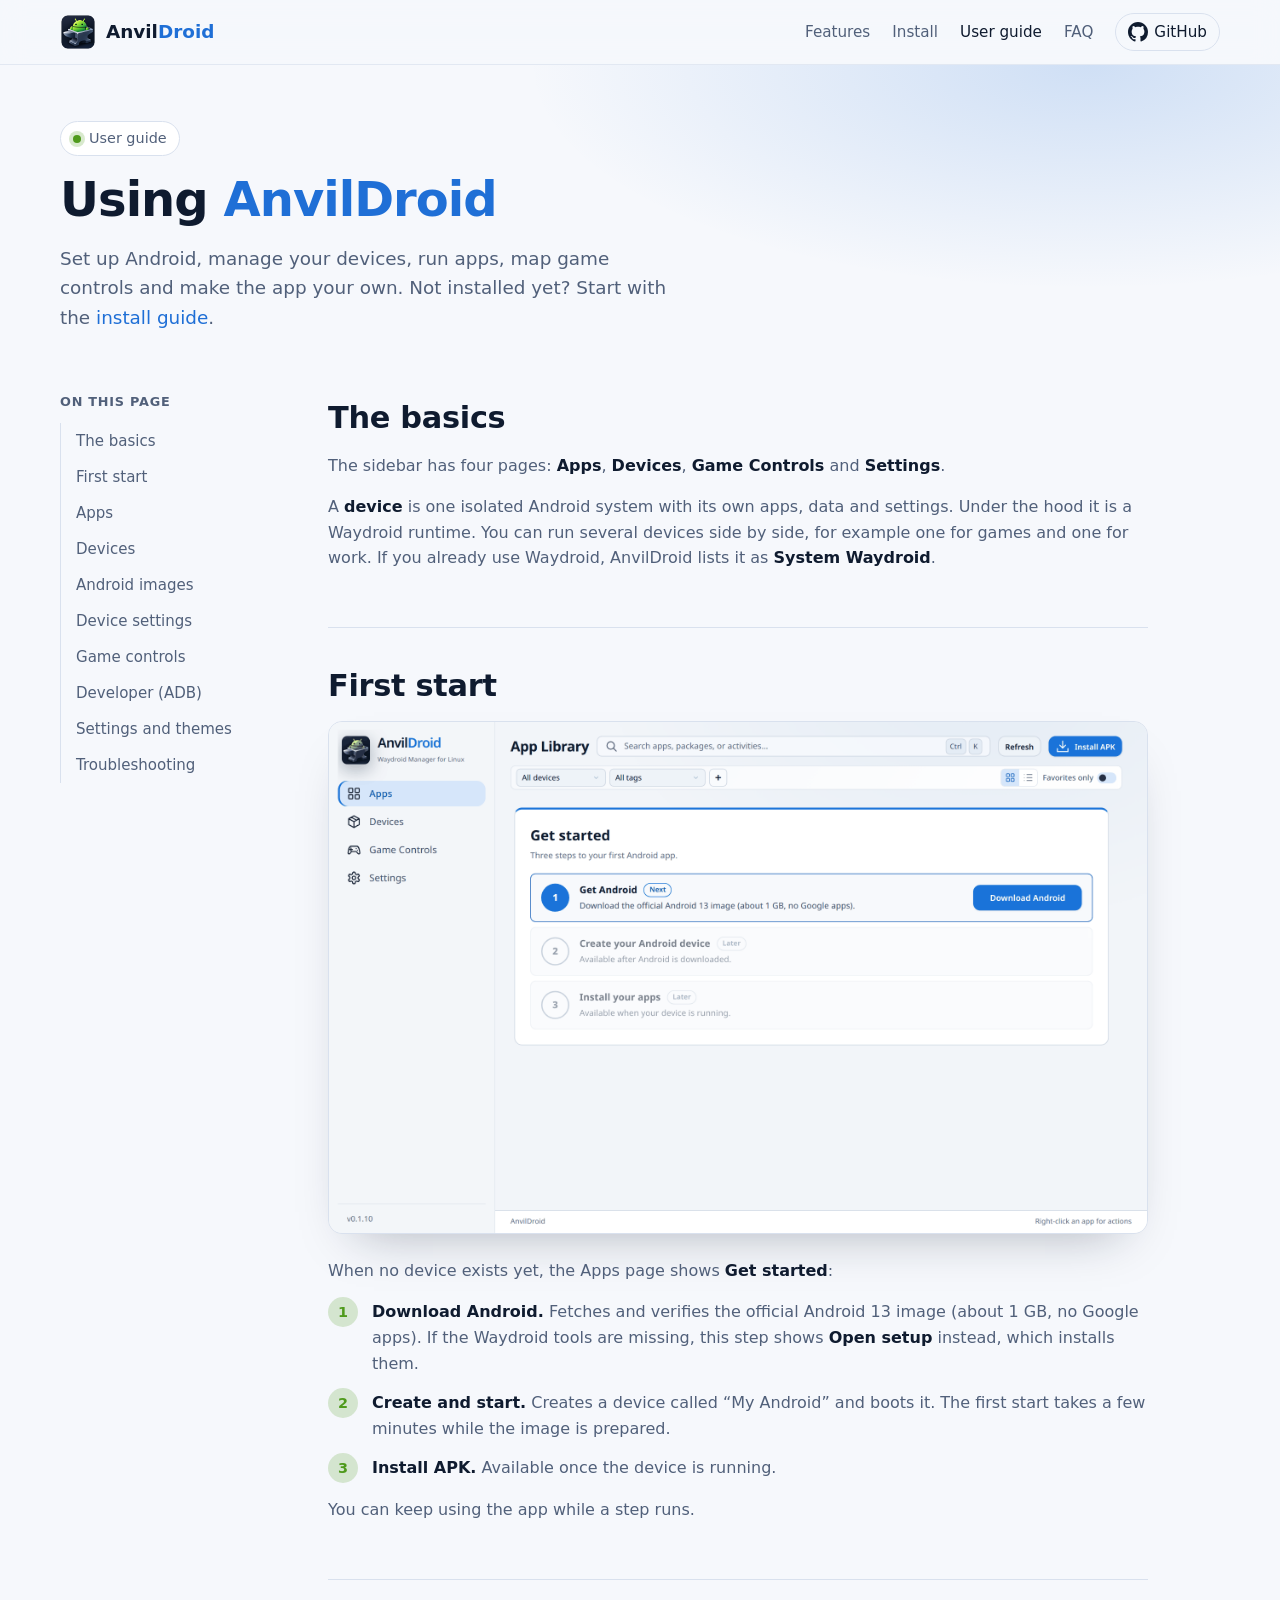
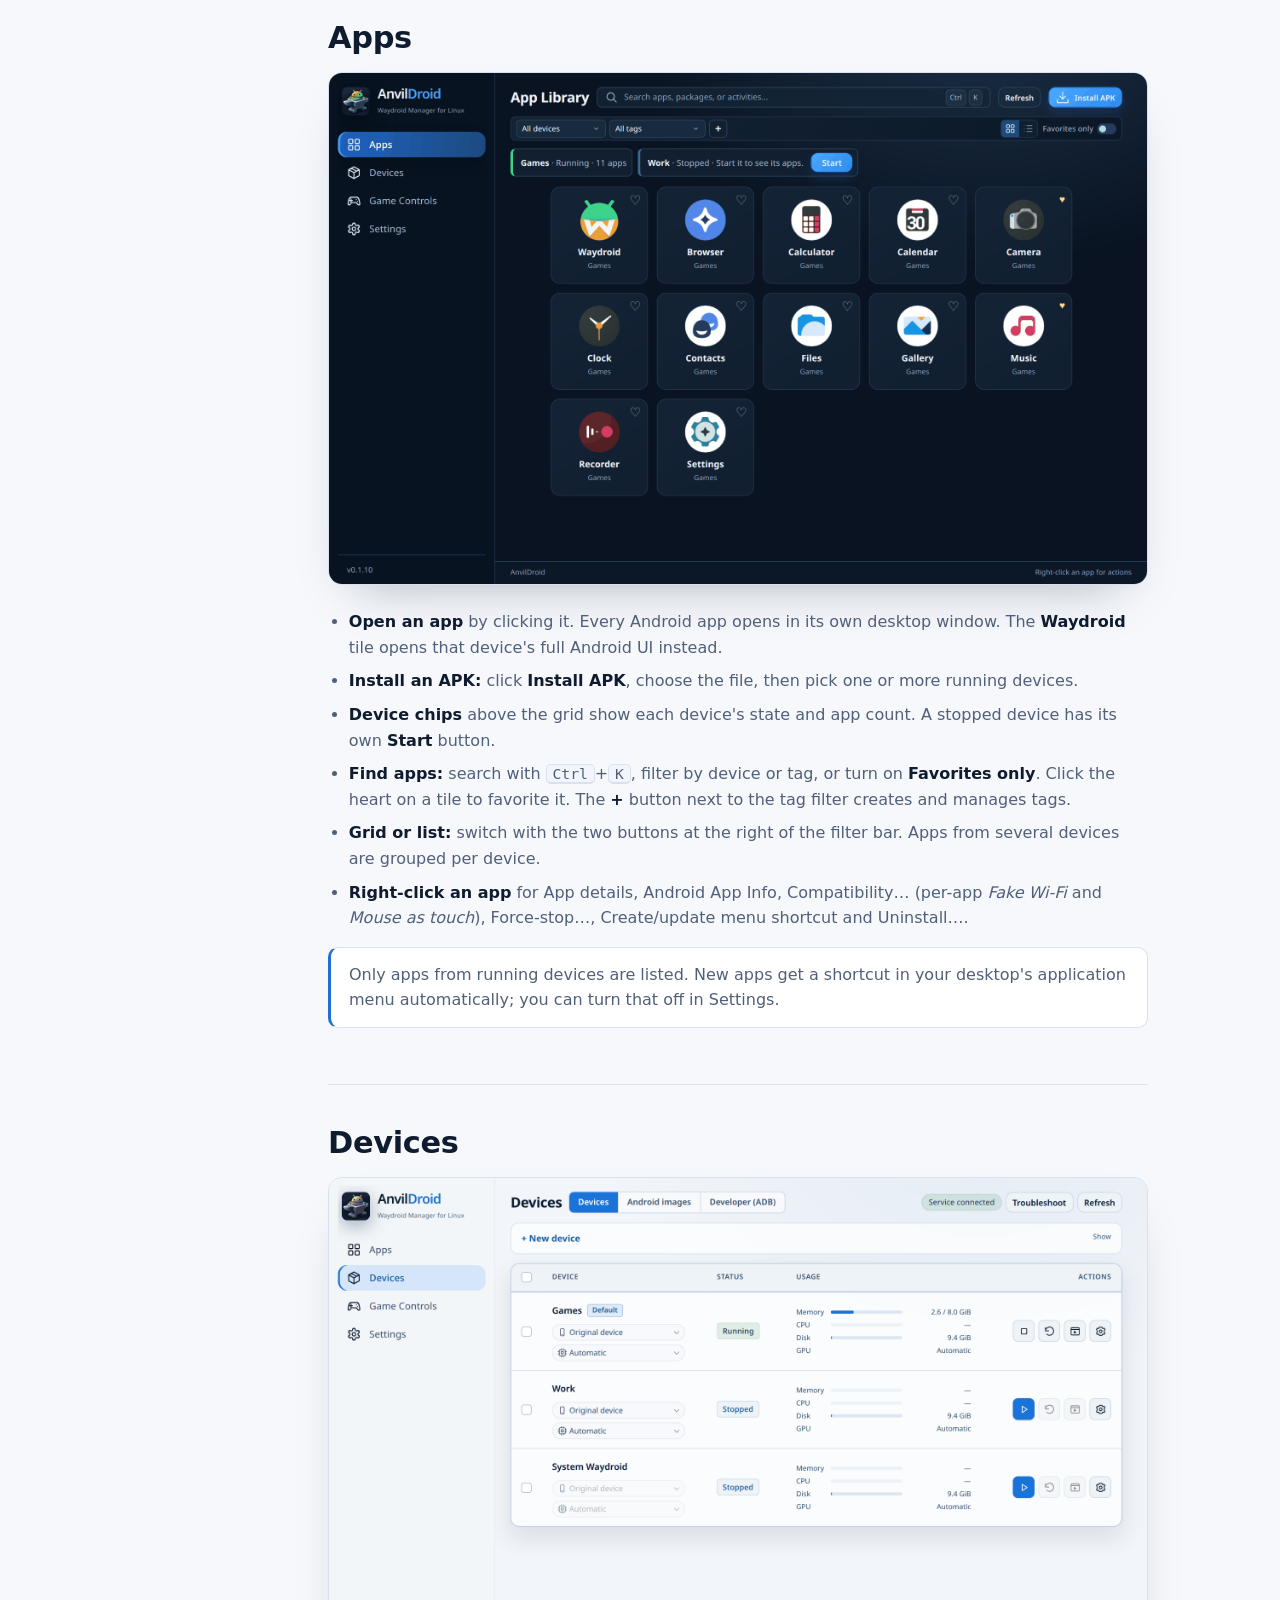
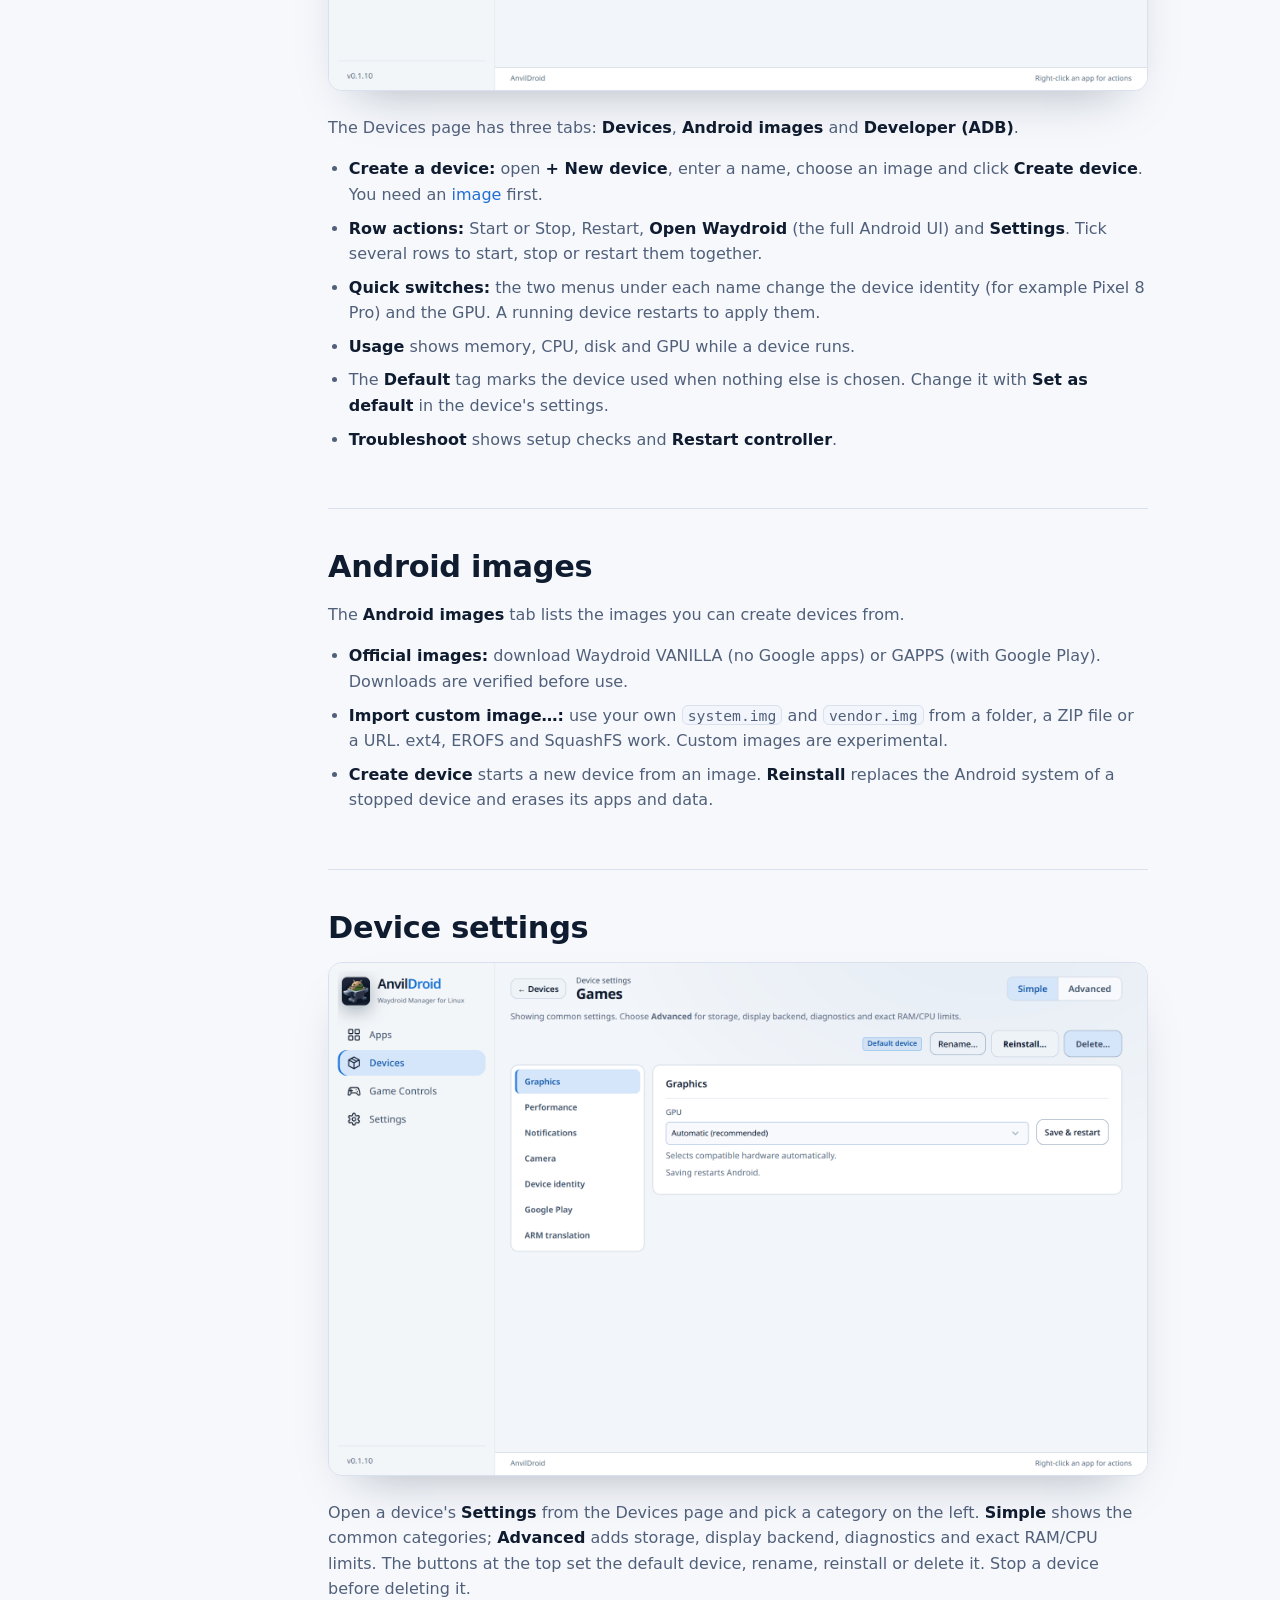
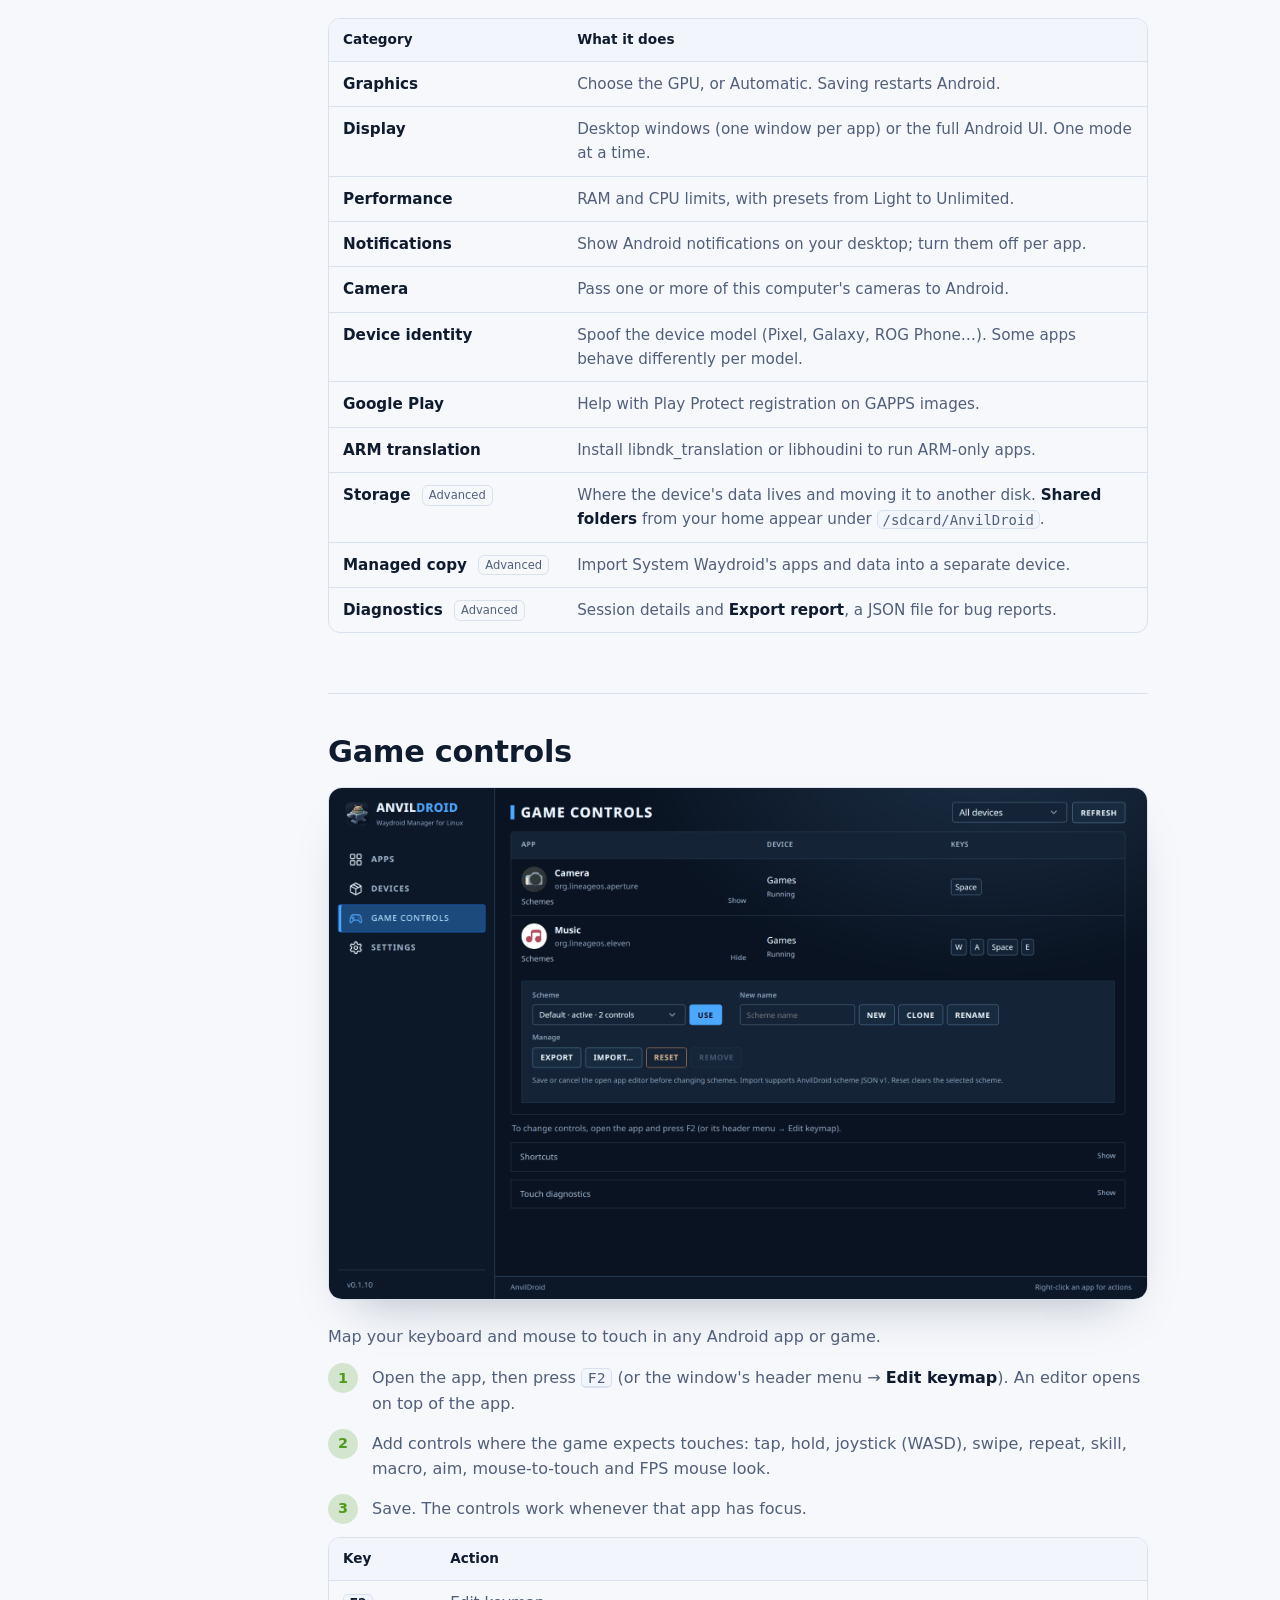
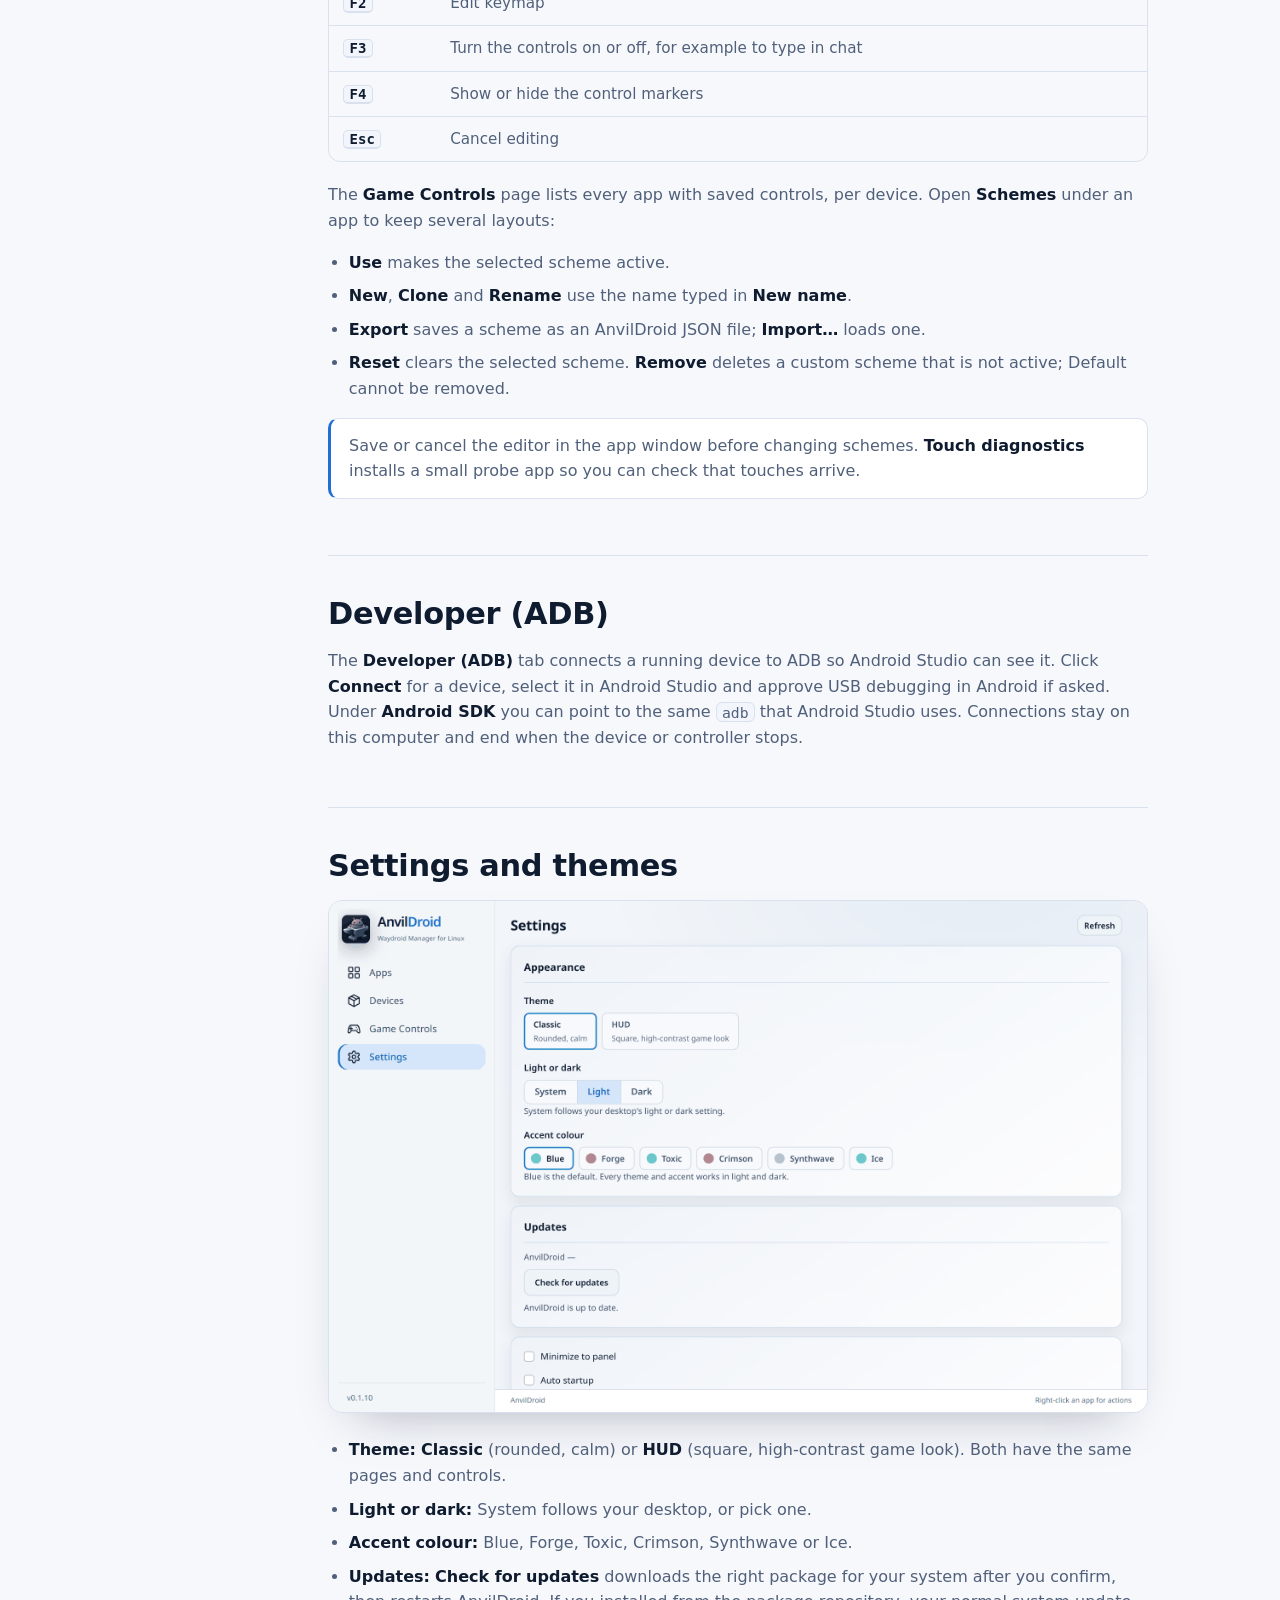
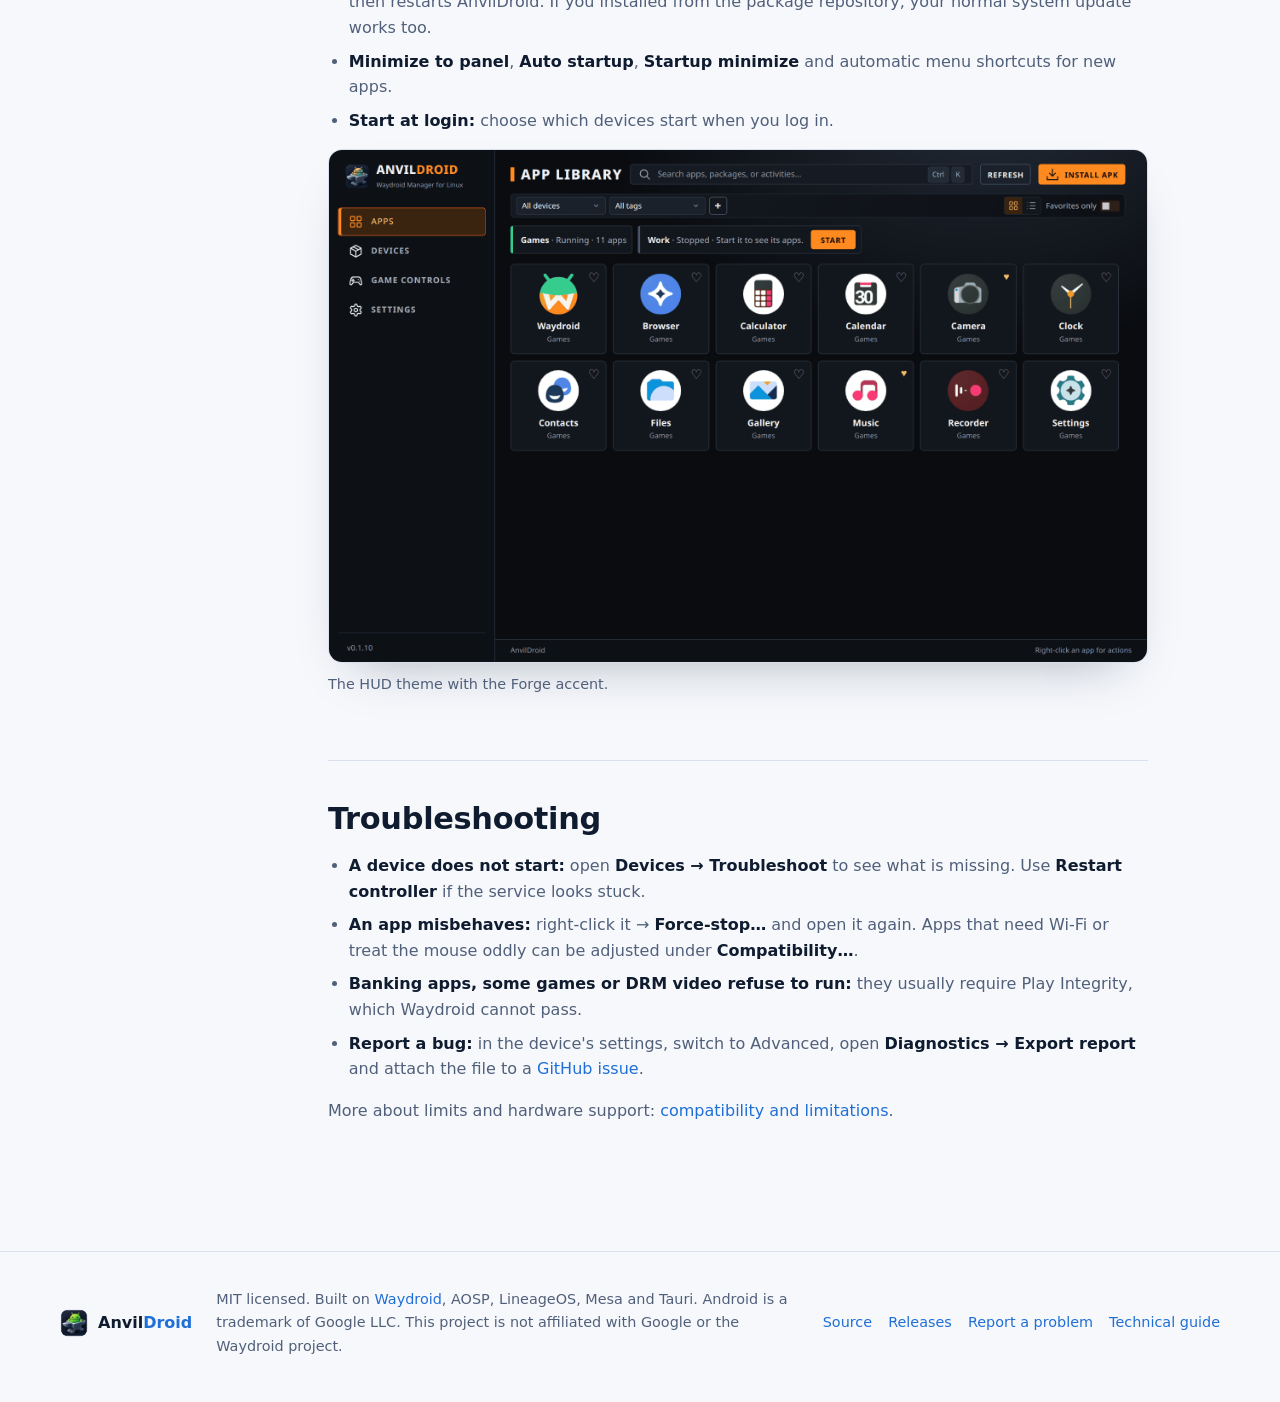
==== guide.html @ 36467481 "Devices wording, new screenshots and a user guide - Home: runtimes are now devices, the guided first" ====
<!doctype html>
<html lang="en">
<head>
  <meta charset="utf-8">
  <meta name="viewport" content="width=device-width, initial-scale=1">
  <title>User guide · AnvilDroid</title>
  <meta name="description" content="How to use AnvilDroid: first start, apps, devices, Android images, device settings, game controls, ADB, themes, updates and troubleshooting.">
  <meta name="theme-color" content="#0b1322">
  <link rel="icon" type="image/png" href="assets/favicon.png">
  <link rel="canonical" href="https://anvildroid.github.io/guide.html">
  <meta property="og:type" content="article">
  <meta property="og:title" content="AnvilDroid user guide">
  <meta property="og:description" content="Set up Android, manage devices, run apps, map game controls and make AnvilDroid your own.">
  <meta property="og:url" content="https://anvildroid.github.io/guide.html">
  <meta property="og:image" content="https://anvildroid.github.io/assets/apps.png">
  <link rel="stylesheet" href="style.css">
  <script defer src="guide.js"></script>
</head>
<body>
  <a class="skip" href="#content">Skip to the guide</a>

  <header class="nav">
    <div class="wrap nav-inner">
      <a class="brand" href="index.html" aria-label="AnvilDroid home">
        <img src="assets/icon.png" alt="" width="36" height="36">
        <span>Anvil<b>Droid</b></span>
      </a>
      <nav aria-label="Sections">
        <a href="index.html#features">Features</a>
        <a href="index.html#install">Install</a>
        <a href="guide.html" aria-current="page">User guide</a>
        <a href="index.html#faq">FAQ</a>
        <a class="gh" href="https://github.com/anvildroid/anvildroid" aria-label="AnvilDroid on GitHub">
          <svg viewBox="0 0 16 16" width="20" height="20" aria-hidden="true"><path fill="currentColor" d="M8 0C3.58 0 0 3.58 0 8c0 3.54 2.29 6.53 5.47 7.59.4.07.55-.17.55-.38 0-.19-.01-.82-.01-1.49-2.01.37-2.53-.49-2.69-.94-.09-.23-.48-.94-.82-1.13-.28-.15-.68-.52-.01-.53.63-.01 1.08.58 1.23.82.72 1.21 1.87.87 2.33.66.07-.52.28-.87.51-1.07-1.78-.2-3.64-.89-3.64-3.95 0-.87.31-1.59.82-2.15-.08-.2-.36-1.02.08-2.12 0 0 .67-.21 2.2.82.64-.18 1.32-.27 2-.27.68 0 1.36.09 2 .27 1.53-1.04 2.2-.82 2.2-.82.44 1.1.16 1.92.08 2.12.51.56.82 1.27.82 2.15 0 3.07-1.87 3.75-3.65 3.95.29.25.54.73.54 1.48 0 1.07-.01 1.93-.01 2.2 0 .21.15.46.55.38A8.013 8.013 0 0016 8c0-4.42-3.58-8-8-8z"/></svg>
          <span>GitHub</span>
        </a>
      </nav>
    </div>
  </header>

  <main id="top">
    <section class="guide-hero">
      <div class="wrap">
        <p class="eyebrow"><span class="dot" aria-hidden="true"></span> User guide</p>
        <h1>Using <em>AnvilDroid</em></h1>
        <p class="lead">Set up Android, manage your devices, run apps, map game controls and make the app your own.
          Not installed yet? Start with the <a href="index.html#install">install guide</a>.</p>
      </div>
    </section>

    <div class="wrap guide-layout">
      <nav class="toc" aria-label="On this page">
        <p class="toc-title">On this page</p>
        <ol>
          <li><a href="#basics">The basics</a></li>
          <li><a href="#first-start">First start</a></li>
          <li><a href="#apps">Apps</a></li>
          <li><a href="#devices">Devices</a></li>
          <li><a href="#images">Android images</a></li>
          <li><a href="#device-settings">Device settings</a></li>
          <li><a href="#game-controls">Game controls</a></li>
          <li><a href="#adb">Developer (ADB)</a></li>
          <li><a href="#settings">Settings and themes</a></li>
          <li><a href="#troubleshooting">Troubleshooting</a></li>
        </ol>
      </nav>

      <article id="content" class="guide">
        <section id="basics">
          <h2>The basics</h2>
          <p>The sidebar has four pages: <b>Apps</b>, <b>Devices</b>, <b>Game Controls</b> and <b>Settings</b>.</p>
          <p>A <b>device</b> is one isolated Android system with its own apps, data and settings. Under the hood it is a Waydroid
            runtime. You can run several devices side by side, for example one for games and one for work.
            If you already use Waydroid, AnvilDroid lists it as <b>System Waydroid</b>.</p>
        </section>

        <section id="first-start">
          <h2>First start</h2>
          <figure class="shot"><img src="assets/quick-start.png" alt="Get started guide on the Apps page" loading="lazy" width="1920" height="1200"></figure>
          <p>When no device exists yet, the Apps page shows <b>Get started</b>:</p>
          <ol class="guide-steps">
            <li><b>Download Android.</b> Fetches and verifies the official Android 13 image (about 1 GB, no Google apps).
              If the Waydroid tools are missing, this step shows <b>Open setup</b> instead, which installs them.</li>
            <li><b>Create and start.</b> Creates a device called “My Android” and boots it. The first start takes a few minutes
              while the image is prepared.</li>
            <li><b>Install APK.</b> Available once the device is running.</li>
          </ol>
          <p>You can keep using the app while a step runs.</p>
        </section>

        <section id="apps">
          <h2>Apps</h2>
          <figure class="shot"><img src="assets/apps.png" alt="App library with apps from a running device" loading="lazy" width="1920" height="1200"></figure>
          <ul>
            <li><b>Open an app</b> by clicking it. Every Android app opens in its own desktop window.
              The <b>Waydroid</b> tile opens that device's full Android UI instead.</li>
            <li><b>Install an APK:</b> click <b>Install APK</b>, choose the file, then pick one or more running devices.</li>
            <li><b>Device chips</b> above the grid show each device's state and app count. A stopped device has its own <b>Start</b> button.</li>
            <li><b>Find apps:</b> search with <kbd>Ctrl</kbd>+<kbd>K</kbd>, filter by device or tag, or turn on <b>Favorites only</b>.
              Click the heart on a tile to favorite it. The <b>+</b> button next to the tag filter creates and manages tags.</li>
            <li><b>Grid or list:</b> switch with the two buttons at the right of the filter bar. Apps from several devices are grouped per device.</li>
            <li><b>Right-click an app</b> for App details, Android App Info, Compatibility… (per-app <i>Fake Wi-Fi</i> and <i>Mouse as touch</i>),
              Force-stop…, Create/update menu shortcut and Uninstall….</li>
          </ul>
          <p class="note-box">Only apps from running devices are listed. New apps get a shortcut in your desktop's application menu
            automatically; you can turn that off in Settings.</p>
        </section>

        <section id="devices">
          <h2>Devices</h2>
          <figure class="shot"><img src="assets/devices.png" alt="Devices page with live usage" loading="lazy" width="1920" height="1200"></figure>
          <p>The Devices page has three tabs: <b>Devices</b>, <b>Android images</b> and <b>Developer (ADB)</b>.</p>
          <ul>
            <li><b>Create a device:</b> open <b>+ New device</b>, enter a name, choose an image and click <b>Create device</b>.
              You need an <a href="#images">image</a> first.</li>
            <li><b>Row actions:</b> Start or Stop, Restart, <b>Open Waydroid</b> (the full Android UI) and <b>Settings</b>.
              Tick several rows to start, stop or restart them together.</li>
            <li><b>Quick switches:</b> the two menus under each name change the device identity (for example Pixel 8 Pro) and the GPU.
              A running device restarts to apply them.</li>
            <li><b>Usage</b> shows memory, CPU, disk and GPU while a device runs.</li>
            <li>The <b>Default</b> tag marks the device used when nothing else is chosen. Change it with <b>Set as default</b> in the device's settings.</li>
            <li><b>Troubleshoot</b> shows setup checks and <b>Restart controller</b>.</li>
          </ul>
        </section>

        <section id="images">
          <h2>Android images</h2>
          <p>The <b>Android images</b> tab lists the images you can create devices from.</p>
          <ul>
            <li><b>Official images:</b> download Waydroid VANILLA (no Google apps) or GAPPS (with Google Play). Downloads are verified before use.</li>
            <li><b>Import custom image…:</b> use your own <code>system.img</code> and <code>vendor.img</code> from a folder, a ZIP file or a URL.
              ext4, EROFS and SquashFS work. Custom images are experimental.</li>
            <li><b>Create device</b> starts a new device from an image. <b>Reinstall</b> replaces the Android system of a stopped device
              and erases its apps and data.</li>
          </ul>
        </section>

        <section id="device-settings">
          <h2>Device settings</h2>
          <figure class="shot"><img src="assets/device-settings.png" alt="Device settings with categories on the left" loading="lazy" width="1920" height="1200"></figure>
          <p>Open a device's <b>Settings</b> from the Devices page and pick a category on the left. <b>Simple</b> shows the common categories;
            <b>Advanced</b> adds storage, display backend, diagnostics and exact RAM/CPU limits. The buttons at the top set the default device,
            rename, reinstall or delete it. Stop a device before deleting it.</p>
          <div class="table-wrap">
            <table>
              <thead><tr><th scope="col">Category</th><th scope="col">What it does</th></tr></thead>
              <tbody>
                <tr><td>Graphics</td><td>Choose the GPU, or Automatic. Saving restarts Android.</td></tr>
                <tr><td>Display</td><td>Desktop windows (one window per app) or the full Android UI. One mode at a time.</td></tr>
                <tr><td>Performance</td><td>RAM and CPU limits, with presets from Light to Unlimited.</td></tr>
                <tr><td>Notifications</td><td>Show Android notifications on your desktop; turn them off per app.</td></tr>
                <tr><td>Camera</td><td>Pass one or more of this computer's cameras to Android.</td></tr>
                <tr><td>Device identity</td><td>Spoof the device model (Pixel, Galaxy, ROG Phone…). Some apps behave differently per model.</td></tr>
                <tr><td>Google Play</td><td>Help with Play Protect registration on GAPPS images.</td></tr>
                <tr><td>ARM translation</td><td>Install libndk_translation or libhoudini to run ARM-only apps.</td></tr>
                <tr><td>Storage <span class="tag">Advanced</span></td><td>Where the device's data lives and moving it to another disk. <b>Shared folders</b> from your home appear under <code>/sdcard/AnvilDroid</code>.</td></tr>
                <tr><td>Managed copy <span class="tag">Advanced</span></td><td>Import System Waydroid's apps and data into a separate device.</td></tr>
                <tr><td>Diagnostics <span class="tag">Advanced</span></td><td>Session details and <b>Export report</b>, a JSON file for bug reports.</td></tr>
              </tbody>
            </table>
          </div>
        </section>

        <section id="game-controls">
          <h2>Game controls</h2>
          <figure class="shot"><img src="assets/game-controls.png" alt="Game Controls page with control schemes" loading="lazy" width="1920" height="1200"></figure>
          <p>Map your keyboard and mouse to touch in any Android app or game.</p>
          <ol class="guide-steps">
            <li>Open the app, then press <kbd>F2</kbd> (or the window's header menu → <b>Edit keymap</b>). An editor opens on top of the app.</li>
            <li>Add controls where the game expects touches: tap, hold, joystick (WASD), swipe, repeat, skill, macro, aim,
              mouse-to-touch and FPS mouse look.</li>
            <li>Save. The controls work whenever that app has focus.</li>
          </ol>
          <div class="table-wrap">
            <table>
              <thead><tr><th scope="col">Key</th><th scope="col">Action</th></tr></thead>
              <tbody>
                <tr><td><kbd>F2</kbd></td><td>Edit keymap</td></tr>
                <tr><td><kbd>F3</kbd></td><td>Turn the controls on or off, for example to type in chat</td></tr>
                <tr><td><kbd>F4</kbd></td><td>Show or hide the control markers</td></tr>
                <tr><td><kbd>Esc</kbd></td><td>Cancel editing</td></tr>
              </tbody>
            </table>
          </div>
          <p>The <b>Game Controls</b> page lists every app with saved controls, per device. Open <b>Schemes</b> under an app to keep several layouts:</p>
          <ul>
            <li><b>Use</b> makes the selected scheme active.</li>
            <li><b>New</b>, <b>Clone</b> and <b>Rename</b> use the name typed in <b>New name</b>.</li>
            <li><b>Export</b> saves a scheme as an AnvilDroid JSON file; <b>Import…</b> loads one.</li>
            <li><b>Reset</b> clears the selected scheme. <b>Remove</b> deletes a custom scheme that is not active; Default cannot be removed.</li>
          </ul>
          <p class="note-box">Save or cancel the editor in the app window before changing schemes. <b>Touch diagnostics</b> installs a
            small probe app so you can check that touches arrive.</p>
        </section>

        <section id="adb">
          <h2>Developer (ADB)</h2>
          <p>The <b>Developer (ADB)</b> tab connects a running device to ADB so Android Studio can see it. Click <b>Connect</b> for a device,
            select it in Android Studio and approve USB debugging in Android if asked. Under <b>Android SDK</b> you can point to the same
            <code>adb</code> that Android Studio uses. Connections stay on this computer and end when the device or controller stops.</p>
        </section>

        <section id="settings">
          <h2>Settings and themes</h2>
          <figure class="shot"><img src="assets/appearance.png" alt="Appearance settings with themes and accent colours" loading="lazy" width="1920" height="1200"></figure>
          <ul>
            <li><b>Theme:</b> <b>Classic</b> (rounded, calm) or <b>HUD</b> (square, high-contrast game look). Both have the same pages and controls.</li>
            <li><b>Light or dark:</b> System follows your desktop, or pick one.</li>
            <li><b>Accent colour:</b> Blue, Forge, Toxic, Crimson, Synthwave or Ice.</li>
            <li><b>Updates:</b> <b>Check for updates</b> downloads the right package for your system after you confirm, then restarts AnvilDroid.
              If you installed from the package repository, your normal system update works too.</li>
            <li><b>Minimize to panel</b>, <b>Auto startup</b>, <b>Startup minimize</b> and automatic menu shortcuts for new apps.</li>
            <li><b>Start at login:</b> choose which devices start when you log in.</li>
          </ul>
          <figure class="shot"><img src="assets/theme-hud.png" alt="App library in the HUD theme with the Forge accent" loading="lazy" width="1920" height="1200">
            <figcaption>The HUD theme with the Forge accent.</figcaption></figure>
        </section>

        <section id="troubleshooting">
          <h2>Troubleshooting</h2>
          <ul>
            <li><b>A device does not start:</b> open <b>Devices → Troubleshoot</b> to see what is missing. Use <b>Restart controller</b> if the service looks stuck.</li>
            <li><b>An app misbehaves:</b> right-click it → <b>Force-stop…</b> and open it again. Apps that need Wi-Fi or treat the mouse oddly can be
              adjusted under <b>Compatibility…</b>.</li>
            <li><b>Banking apps, some games or DRM video refuse to run:</b> they usually require Play Integrity, which Waydroid cannot pass.</li>
            <li><b>Report a bug:</b> in the device's settings, switch to Advanced, open <b>Diagnostics → Export report</b> and attach the file to a
              <a href="https://github.com/anvildroid/anvildroid/issues">GitHub issue</a>.</li>
          </ul>
          <p>More about limits and hardware support:
            <a href="https://github.com/anvildroid/anvildroid/blob/main/docs/TECHNICAL.md#compatibility-and-limitations">compatibility and limitations</a>.</p>
        </section>
      </article>
    </div>
  </main>

  <footer class="footer">
    <div class="wrap footer-inner">
      <div class="brand small">
        <img src="assets/icon.png" alt="" width="28" height="28">
        <span>Anvil<b>Droid</b></span>
      </div>
      <p>MIT licensed. Built on <a href="https://waydro.id">Waydroid</a>, AOSP, LineageOS, Mesa and Tauri.
        Android is a trademark of Google LLC. This project is not affiliated with Google or the Waydroid project.</p>
      <nav aria-label="Project links">
        <a href="https://github.com/anvildroid/anvildroid">Source</a>
        <a href="https://github.com/anvildroid/anvildroid/releases">Releases</a>
        <a href="https://github.com/anvildroid/anvildroid/issues">Report a problem</a>
        <a href="https://github.com/anvildroid/anvildroid/blob/main/docs/TECHNICAL.md">Technical guide</a>
      </nav>
    </div>
  </footer>
</body>
</html>
---- style.css ----
:root {
  --bg: #0b1322;
  --bg-2: #0f1a2e;
  --surface: #13203a;
  --surface-2: #182844;
  --line: #24365a;
  --text: #e8eef9;
  --muted: #9fb0cc;
  --accent: #3b9cff;
  --accent-2: #2a7fe0;
  --android: #8fd14f;
  --code: #0a111f;
  --radius: 14px;
  --shadow: 0 24px 60px -24px rgba(0, 0, 0, .65);
  color-scheme: dark;
}

@media (prefers-color-scheme: light) {
  :root:not([data-theme="dark"]) {
    --bg: #f6f8fc;
    --bg-2: #eef2f9;
    --surface: #ffffff;
    --surface-2: #f2f5fb;
    --line: #d9e1ee;
    --text: #0f1b2f;
    --muted: #51607a;
    --accent: #1f6fd6;
    --accent-2: #185cb4;
    --android: #4f9a1c;
    --code: #0f1a2e;
    --shadow: 0 24px 50px -28px rgba(15, 27, 47, .35);
    color-scheme: light;
  }
}

* { box-sizing: border-box; }
html { scroll-behavior: smooth; scroll-padding-top: 76px; }
@media (prefers-reduced-motion: reduce) { html { scroll-behavior: auto; } }
body {
  margin: 0;
  background: var(--bg);
  color: var(--text);
  font: 16px/1.6 system-ui, -apple-system, "Segoe UI", "Noto Sans", Ubuntu, Cantarell, sans-serif;
  -webkit-font-smoothing: antialiased;
}
img { max-width: 100%; height: auto; display: block; }
a { color: var(--accent); text-decoration: none; }
a:hover { text-decoration: underline; }
code, kbd {
  font-family: ui-monospace, "JetBrains Mono", "Cascadia Code", "DejaVu Sans Mono", monospace;
  font-size: .92em;
}
:not(pre) > code { background: var(--surface-2); border: 1px solid var(--line); padding: .05em .35em; border-radius: 6px; }
kbd { background: var(--surface-2); border: 1px solid var(--line); border-bottom-width: 2px; padding: 0 .4em; border-radius: 5px; }
:focus-visible { outline: 2px solid var(--accent); outline-offset: 3px; border-radius: 6px; }

.wrap { width: min(1160px, 100% - 32px); margin-inline: auto; }
.skip { position: absolute; left: -999px; top: 8px; background: var(--accent); color: #fff; padding: 8px 12px; border-radius: 8px; z-index: 20; }
.skip:focus { left: 16px; }

/* Navigation */
.nav {
  position: sticky; top: 0; z-index: 10;
  background: color-mix(in srgb, var(--bg) 82%, transparent);
  backdrop-filter: saturate(1.4) blur(12px);
  border-bottom: 1px solid color-mix(in srgb, var(--line) 70%, transparent);
}
.nav-inner { display: flex; align-items: center; justify-content: space-between; height: 64px; gap: 16px; }
.brand { display: flex; align-items: center; gap: 10px; color: var(--text); font-weight: 700; font-size: 1.15rem; }
.brand:hover { text-decoration: none; }
.brand img { border-radius: 9px; }
.brand b { color: var(--accent); font-weight: 700; }
.brand.small { font-size: 1rem; }
.nav nav { display: flex; align-items: center; gap: 22px; }
.nav nav a { color: var(--muted); font-weight: 500; font-size: .95rem; }
.nav nav a:hover { color: var(--text); text-decoration: none; }
.nav .gh { display: inline-flex; align-items: center; gap: 6px; color: var(--text); border: 1px solid var(--line); padding: 6px 12px; border-radius: 999px; }
@media (max-width: 760px) {
  .nav nav a:not(.gh) { display: none; }
  .nav .gh span { display: none; }
}

/* Buttons */
.btn {
  display: inline-flex; align-items: center; justify-content: center;
  padding: 12px 20px; border-radius: 12px; font-weight: 600;
  border: 1px solid transparent; transition: background .15s, border-color .15s, transform .15s;
}
.btn:hover { text-decoration: none; transform: translateY(-1px); }
.btn.primary { background: var(--accent); color: #fff; box-shadow: 0 10px 26px -12px var(--accent); }
.btn.primary:hover { background: var(--accent-2); }
.btn.ghost { color: var(--text); border-color: var(--line); background: var(--surface); }
.btn.ghost:hover { border-color: var(--accent); }
.btn.small { padding: 9px 16px; font-size: .95rem; }

/* Hero */
.hero {
  position: relative; overflow: hidden;
  padding: 72px 0 56px;
  background:
    radial-gradient(900px 420px at 85% 10%, color-mix(in srgb, var(--accent) 22%, transparent), transparent 70%),
    radial-gradient(600px 320px at 5% 90%, color-mix(in srgb, var(--android) 12%, transparent), transparent 70%);
}
.hero-inner { display: grid; grid-template-columns: minmax(0, 5fr) minmax(0, 6fr); gap: 48px; align-items: center; }
.eyebrow { display: inline-flex; align-items: center; gap: 8px; margin: 0 0 18px; color: var(--muted); font-size: .9rem; font-weight: 500;
  border: 1px solid var(--line); background: var(--surface); padding: 5px 12px; border-radius: 999px; }
.eyebrow .dot { width: 8px; height: 8px; border-radius: 50%; background: var(--android); box-shadow: 0 0 0 4px color-mix(in srgb, var(--android) 22%, transparent); }
h1 { font-size: clamp(2.2rem, 4.6vw, 3.6rem); line-height: 1.08; letter-spacing: -.02em; margin: 0 0 18px; }
h1 em { font-style: normal; color: var(--accent); }
.lead { font-size: 1.15rem; color: var(--muted); margin: 0 0 28px; max-width: 34em; }
.cta { display: flex; flex-wrap: wrap; gap: 12px; }
.note { color: var(--muted); font-size: .88rem; margin: 18px 0 0; }
.shot { margin: 0; }
.shot img { border-radius: var(--radius); border: 1px solid var(--line); box-shadow: var(--shadow); background: var(--bg-2); }
.hero-shot img { transform: perspective(1600px) rotateY(-6deg) rotateX(2deg); transform-origin: left center; }
@media (max-width: 960px) {
  .hero { padding-top: 48px; }
  .hero-inner { grid-template-columns: 1fr; gap: 36px; }
  .hero-shot img { transform: none; }
}

/* Sections */
.section { padding: 72px 0; }
.section-head { max-width: 46em; margin-bottom: 36px; }
.section-head h2 { font-size: clamp(1.6rem, 3vw, 2.2rem); line-height: 1.2; letter-spacing: -.01em; margin: 0 0 10px; }
.section-head p { color: var(--muted); margin: 0; font-size: 1.05rem; }
.fine { color: var(--muted); font-size: .9rem; }

.features { display: grid; grid-template-columns: repeat(3, minmax(0, 1fr)); gap: 16px; }
@media (max-width: 960px) { .features { grid-template-columns: repeat(2, minmax(0, 1fr)); } }
@media (max-width: 600px) { .features { grid-template-columns: 1fr; } }
.feature { background: var(--surface); border: 1px solid var(--line); border-radius: var(--radius); padding: 22px; }
.feature h3 { margin: 14px 0 6px; font-size: 1.08rem; }
.feature p { margin: 0; color: var(--muted); font-size: .96rem; }
.ico { width: 42px; height: 42px; border-radius: 11px; display: grid; place-items: center;
  background: color-mix(in srgb, var(--accent) 16%, transparent); color: var(--accent); }
.ico svg { width: 22px; height: 22px; fill: currentColor; }

.gallery-section { padding-top: 0; }
.gallery { display: grid; grid-template-columns: repeat(2, minmax(0, 1fr)); gap: 24px; }
@media (max-width: 760px) { .gallery { grid-template-columns: 1fr; } }
.gallery figcaption { color: var(--muted); font-size: .92rem; margin-top: 12px; }

/* Install */
.install-section { background: var(--bg-2); border-block: 1px solid var(--line); }
.tabs { display: flex; flex-wrap: wrap; gap: 6px; padding: 6px; background: var(--surface); border: 1px solid var(--line); border-radius: 14px; width: fit-content; max-width: 100%; }
.tabs button {
  font: inherit; font-weight: 600; font-size: .94rem; color: var(--muted);
  background: transparent; border: 0; padding: 9px 14px; border-radius: 10px; cursor: pointer;
}
.tabs button:hover { color: var(--text); }
.tabs button[aria-selected="true"] { background: var(--accent); color: #fff; }
.panel { margin-top: 18px; max-width: 860px; }
.panel p { color: var(--muted); }
.cmd {
  display: flex; align-items: center; gap: 12px;
  background: var(--code); color: #dbe7ff; border: 1px solid var(--line); border-radius: 12px;
  padding: 14px 14px 14px 18px; overflow: hidden;
}
.cmd code { flex: 1; min-width: 0; overflow-x: auto; white-space: nowrap; font-size: .95rem; background: none; border: 0; padding: 4px 0; }
.cmd code::before { content: "$ "; color: var(--android); user-select: none; }
.copy {
  flex: none; font: inherit; font-size: .85rem; font-weight: 600; cursor: pointer;
  color: #dbe7ff; background: #1b2a47; border: 1px solid #2c3f66; padding: 7px 12px; border-radius: 8px;
}
.copy:hover { background: #24375c; }
.copy.done { background: var(--android); border-color: var(--android); color: #0b1322; }
.req { margin-top: 36px; background: var(--surface); border: 1px solid var(--line); border-radius: var(--radius); padding: 20px 24px; max-width: 860px; }
.req h3 { margin: 0 0 8px; font-size: 1.05rem; }
.req ul { margin: 0; padding-left: 1.2em; color: var(--muted); }
.req li { margin: 4px 0; }

/* Steps */
.steps { list-style: none; counter-reset: step; margin: 0; padding: 0; display: grid; grid-template-columns: repeat(4, minmax(0, 1fr)); gap: 16px; }
@media (max-width: 960px) { .steps { grid-template-columns: repeat(2, minmax(0, 1fr)); } }
@media (max-width: 600px) { .steps { grid-template-columns: 1fr; } }
.steps li { counter-increment: step; background: var(--surface); border: 1px solid var(--line); border-radius: var(--radius); padding: 20px; color: var(--muted); }
.steps li::before { content: counter(step); display: grid; place-items: center; width: 34px; height: 34px; border-radius: 50%;
  background: color-mix(in srgb, var(--android) 20%, transparent); color: var(--android); font-weight: 700; margin-bottom: 12px; }
.steps b { color: var(--text); }

/* FAQ */
.faq { max-width: 860px; }
.faq details { background: var(--surface); border: 1px solid var(--line); border-radius: 12px; padding: 0 20px; margin-bottom: 10px; }
.faq summary { cursor: pointer; font-weight: 600; padding: 16px 0; list-style: none; display: flex; justify-content: space-between; gap: 16px; }
.faq summary::-webkit-details-marker { display: none; }
.faq summary::after { content: "+"; color: var(--accent); font-size: 1.3rem; line-height: 1; }
.faq details[open] summary::after { content: "–"; }
.faq details p { color: var(--muted); margin: 0 0 16px; }

/* Footer */
.footer { border-top: 1px solid var(--line); padding: 36px 0 44px; color: var(--muted); font-size: .9rem; }
.footer-inner { display: grid; grid-template-columns: auto 1fr auto; gap: 24px; align-items: center; }
.footer p { margin: 0; }
.footer nav { display: flex; flex-wrap: wrap; gap: 16px; }
@media (max-width: 860px) { .footer-inner { grid-template-columns: 1fr; } }

/* User guide */
.nav nav a[aria-current="page"] { color: var(--text); }
.guide-hero { padding: 56px 0 32px;
  background: radial-gradient(800px 320px at 85% 0%, color-mix(in srgb, var(--accent) 18%, transparent), transparent 70%); }
.guide-hero h1 { font-size: clamp(2rem, 4vw, 3rem); }
.guide-layout { display: grid; grid-template-columns: 220px minmax(0, 1fr); gap: 48px; align-items: start; padding-bottom: 72px; }
.toc { position: sticky; top: 88px; font-size: .94rem; }
.toc-title { margin: 0 0 10px; color: var(--muted); font-size: .8rem; font-weight: 600; letter-spacing: .06em; text-transform: uppercase; }
.toc ol { list-style: none; margin: 0; padding: 0; border-left: 1px solid var(--line); }
.toc a { display: block; padding: 6px 0 6px 14px; margin-left: -1px; border-left: 2px solid transparent; color: var(--muted); }
.toc a:hover { color: var(--text); text-decoration: none; }
.toc a[aria-current="true"] { color: var(--accent); border-left-color: var(--accent); font-weight: 600; }
.guide { max-width: 820px; }
.guide section { padding: 8px 0 40px; scroll-margin-top: 84px; }
.guide section + section { border-top: 1px solid var(--line); padding-top: 40px; }
.guide h2 { font-size: clamp(1.5rem, 2.6vw, 1.9rem); line-height: 1.2; margin: 0 0 16px; letter-spacing: -.01em; }
.guide p, .guide li { color: var(--muted); }
.guide b, .guide strong { color: var(--text); }
.guide ul, .guide ol { padding-left: 1.3em; }
.guide li { margin: 8px 0; }
.guide .shot { margin: 8px 0 24px; }
.guide .shot figcaption { color: var(--muted); font-size: .9rem; margin-top: 10px; }
.guide-steps { counter-reset: step; list-style: none; padding: 0 !important; }
.guide-steps li { counter-increment: step; position: relative; padding-left: 44px; margin: 14px 0; }
.guide-steps li::before { content: counter(step); position: absolute; left: 0; top: -2px; display: grid; place-items: center; width: 30px; height: 30px; border-radius: 50%;
  background: color-mix(in srgb, var(--android) 20%, transparent); color: var(--android); font-weight: 700; font-size: .9rem; }
.note-box { padding: 14px 18px; border: 1px solid var(--line); border-left: 3px solid var(--accent); border-radius: 10px; background: var(--surface); }
.table-wrap { overflow-x: auto; margin: 8px 0 20px; border: 1px solid var(--line); border-radius: 12px; }
.guide table { width: 100%; border-collapse: collapse; font-size: .95rem; }
.guide th, .guide td { padding: 10px 14px; text-align: left; vertical-align: top; border-bottom: 1px solid var(--line); }
.guide th { background: var(--surface-2); color: var(--text); font-size: .85rem; }
.guide td { color: var(--muted); }
.guide td:first-child { color: var(--text); font-weight: 600; white-space: nowrap; }
.guide tr:last-child td { border-bottom: 0; }
.tag { display: inline-block; margin-left: 6px; padding: 0 6px; border: 1px solid var(--line); border-radius: 6px; color: var(--muted); font-size: .72rem; font-weight: 500; vertical-align: middle; }
@media (max-width: 900px) {
  .guide-layout { grid-template-columns: 1fr; gap: 8px; }
  .toc { position: static; padding: 14px 16px; border: 1px solid var(--line); border-radius: 12px; background: var(--surface); }
  .toc ol { display: flex; flex-wrap: wrap; gap: 4px 14px; border: 0; }
  .toc a { padding: 2px 0; border: 0; margin: 0; }
  .guide td:first-child { white-space: normal; }
}
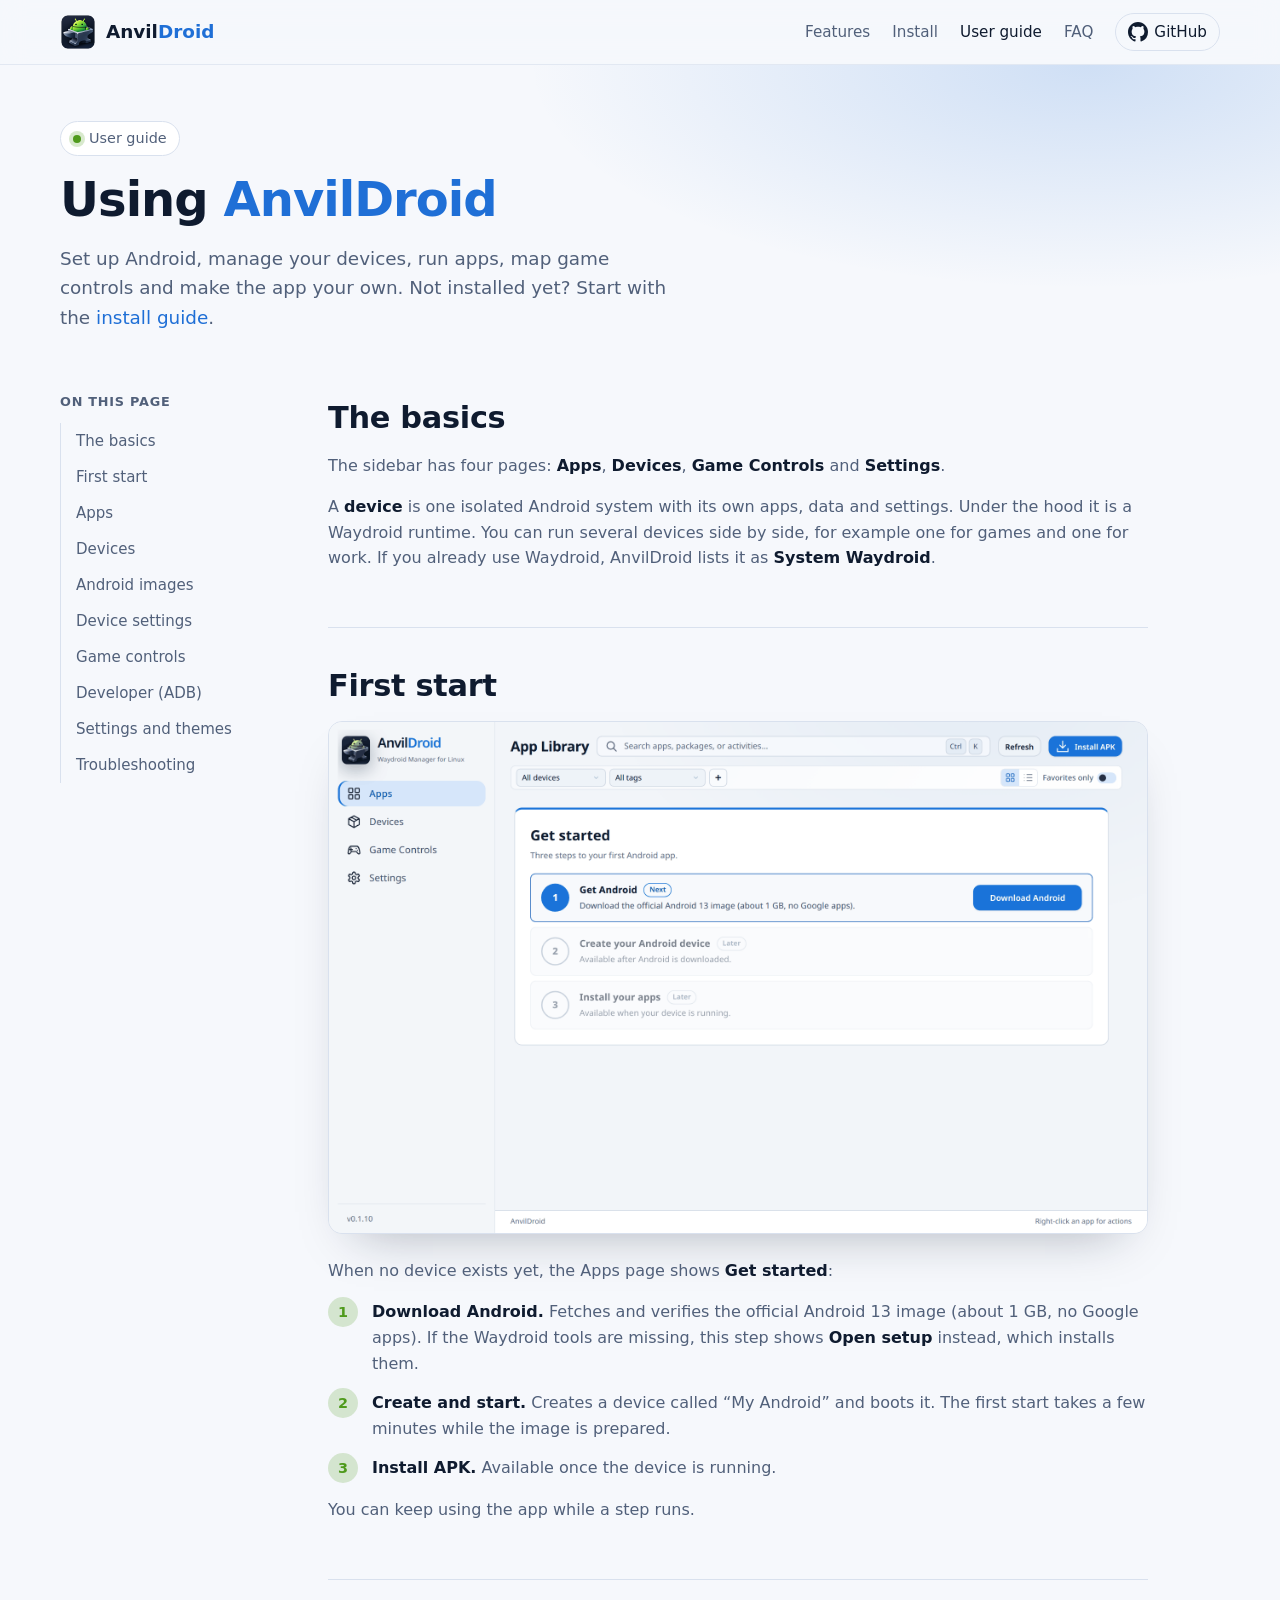
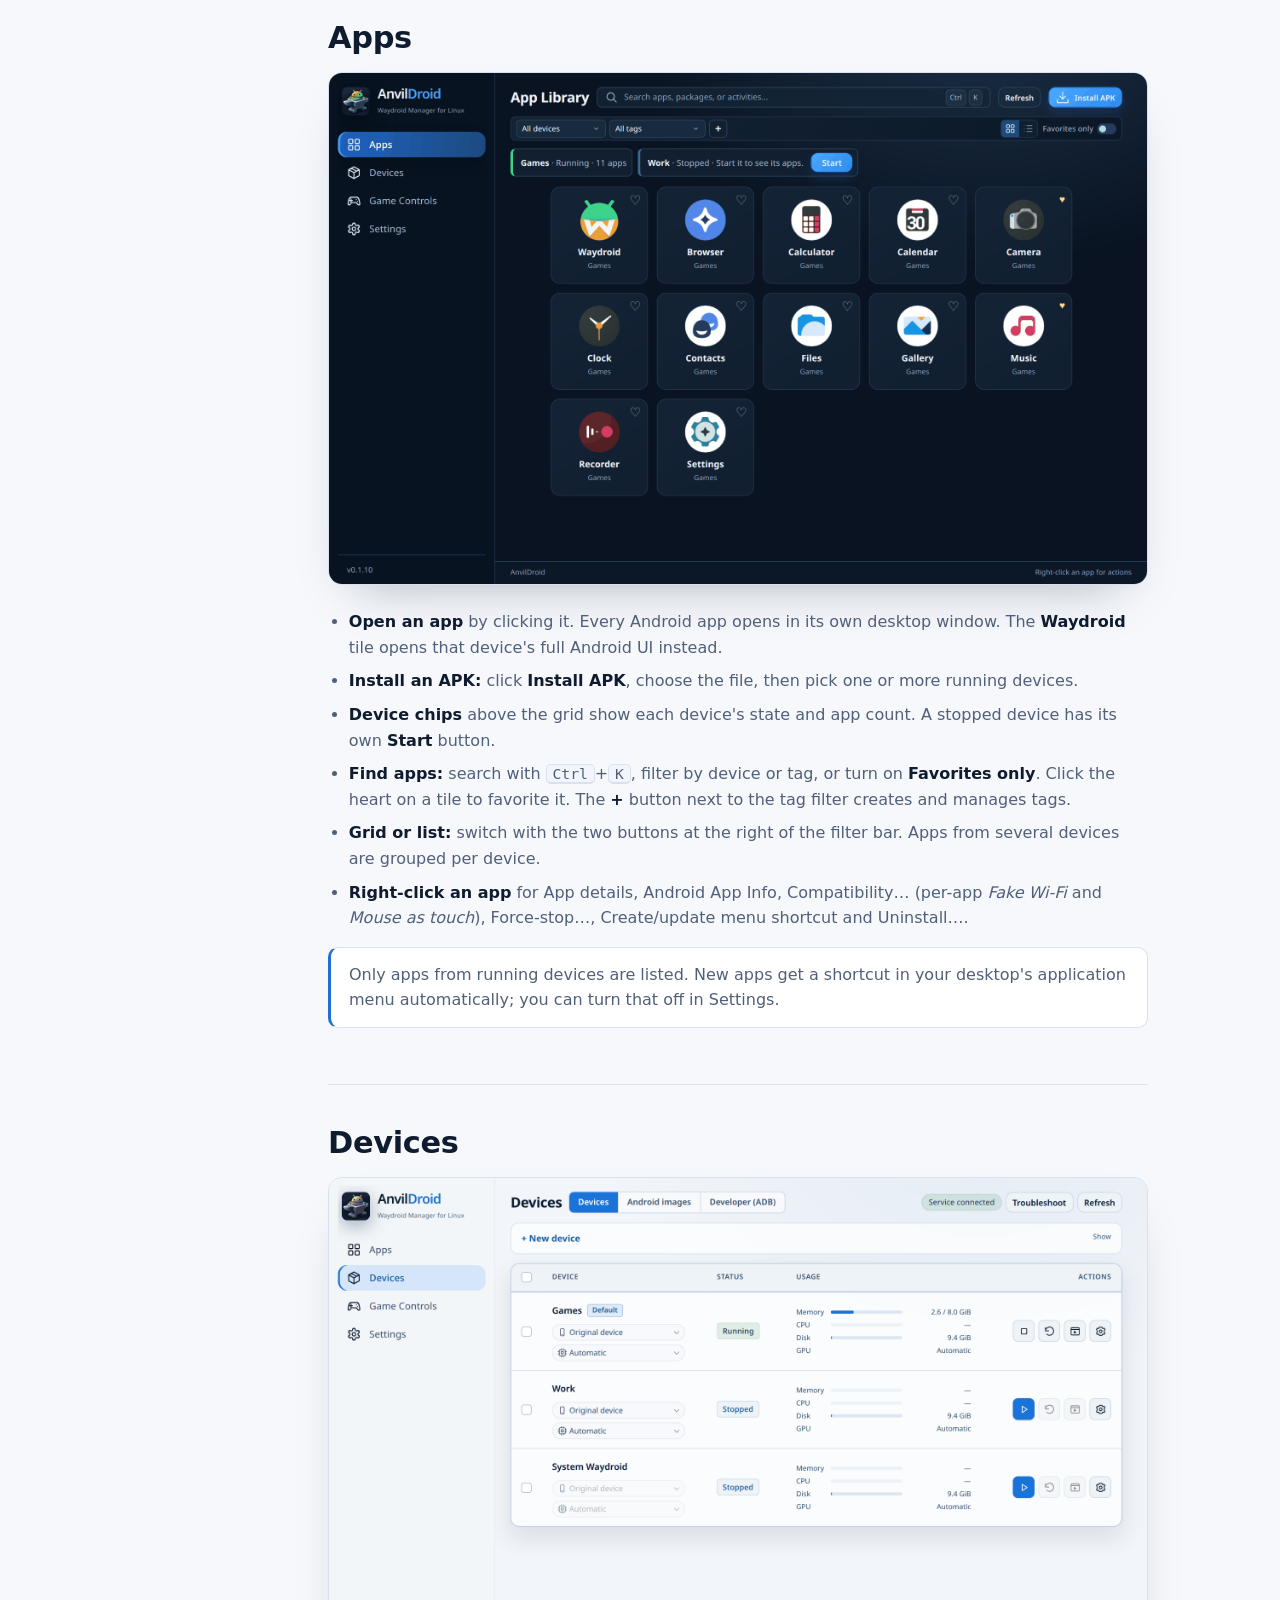
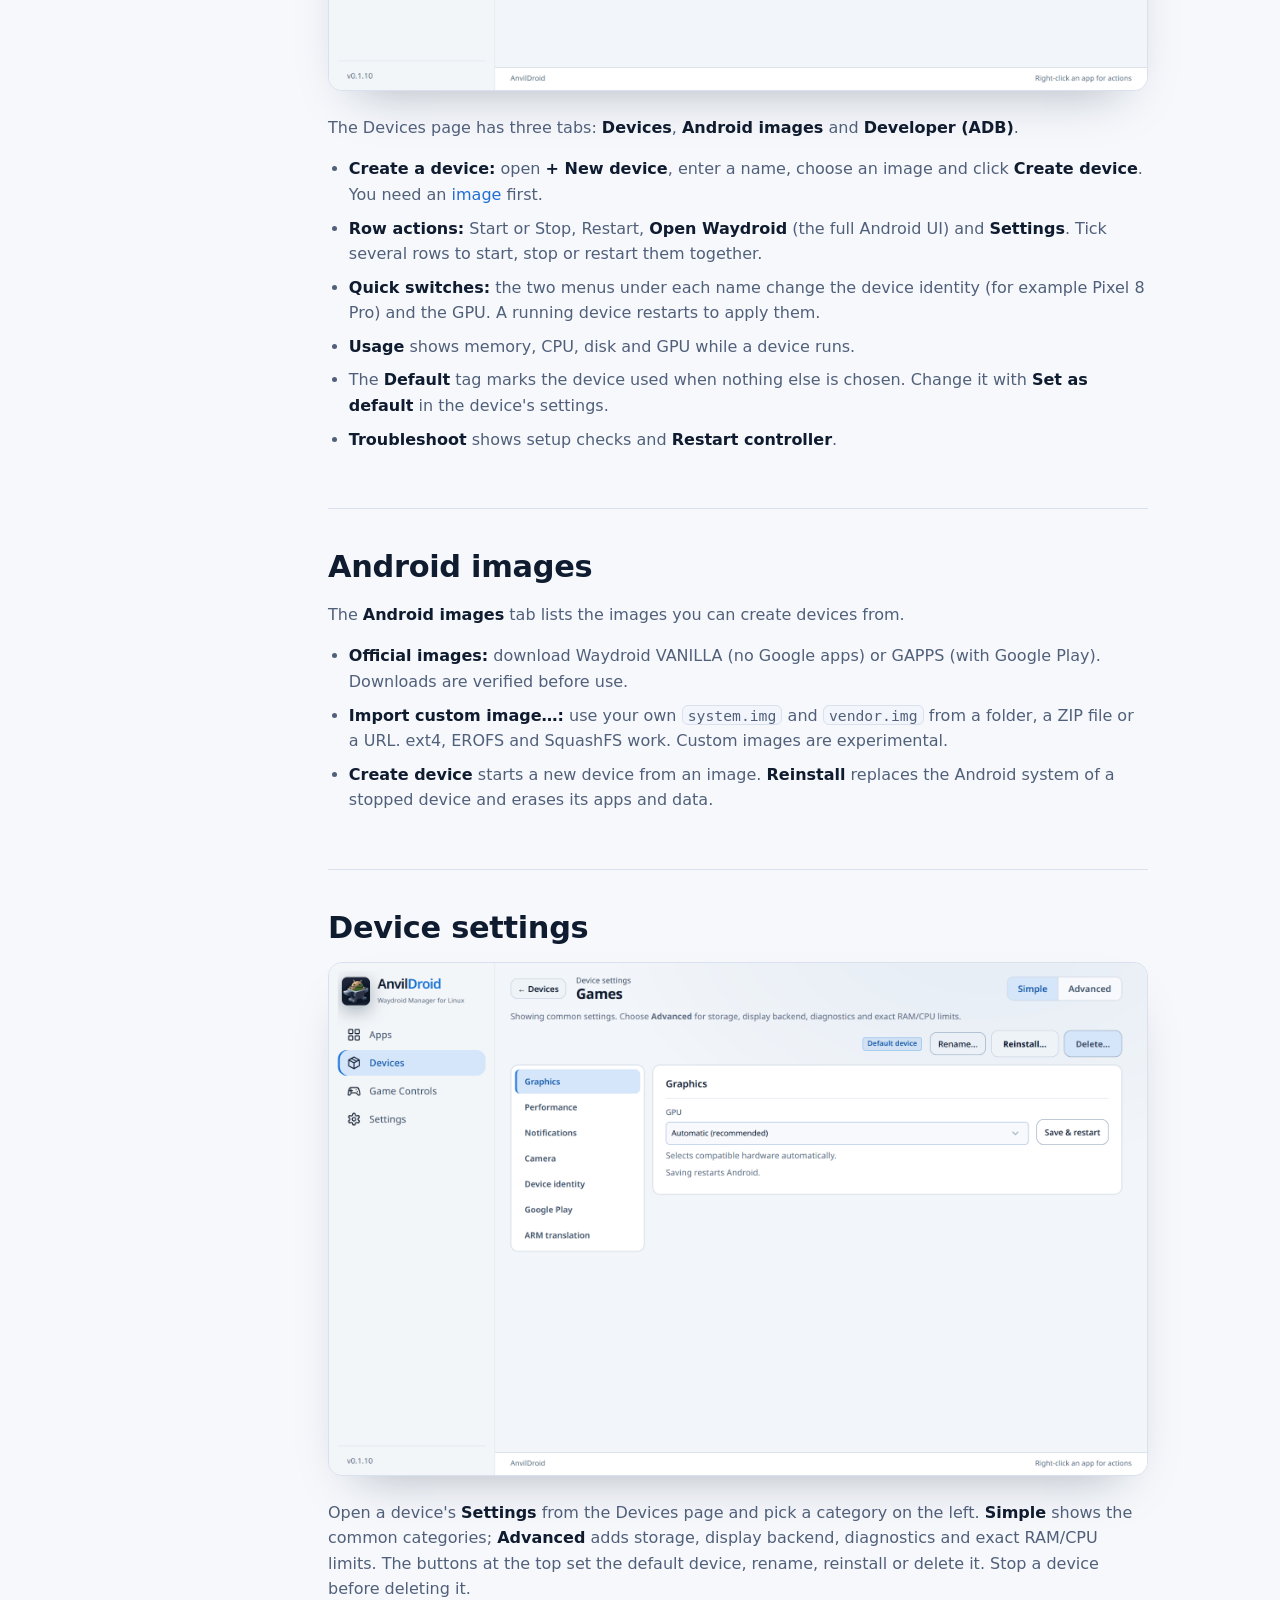
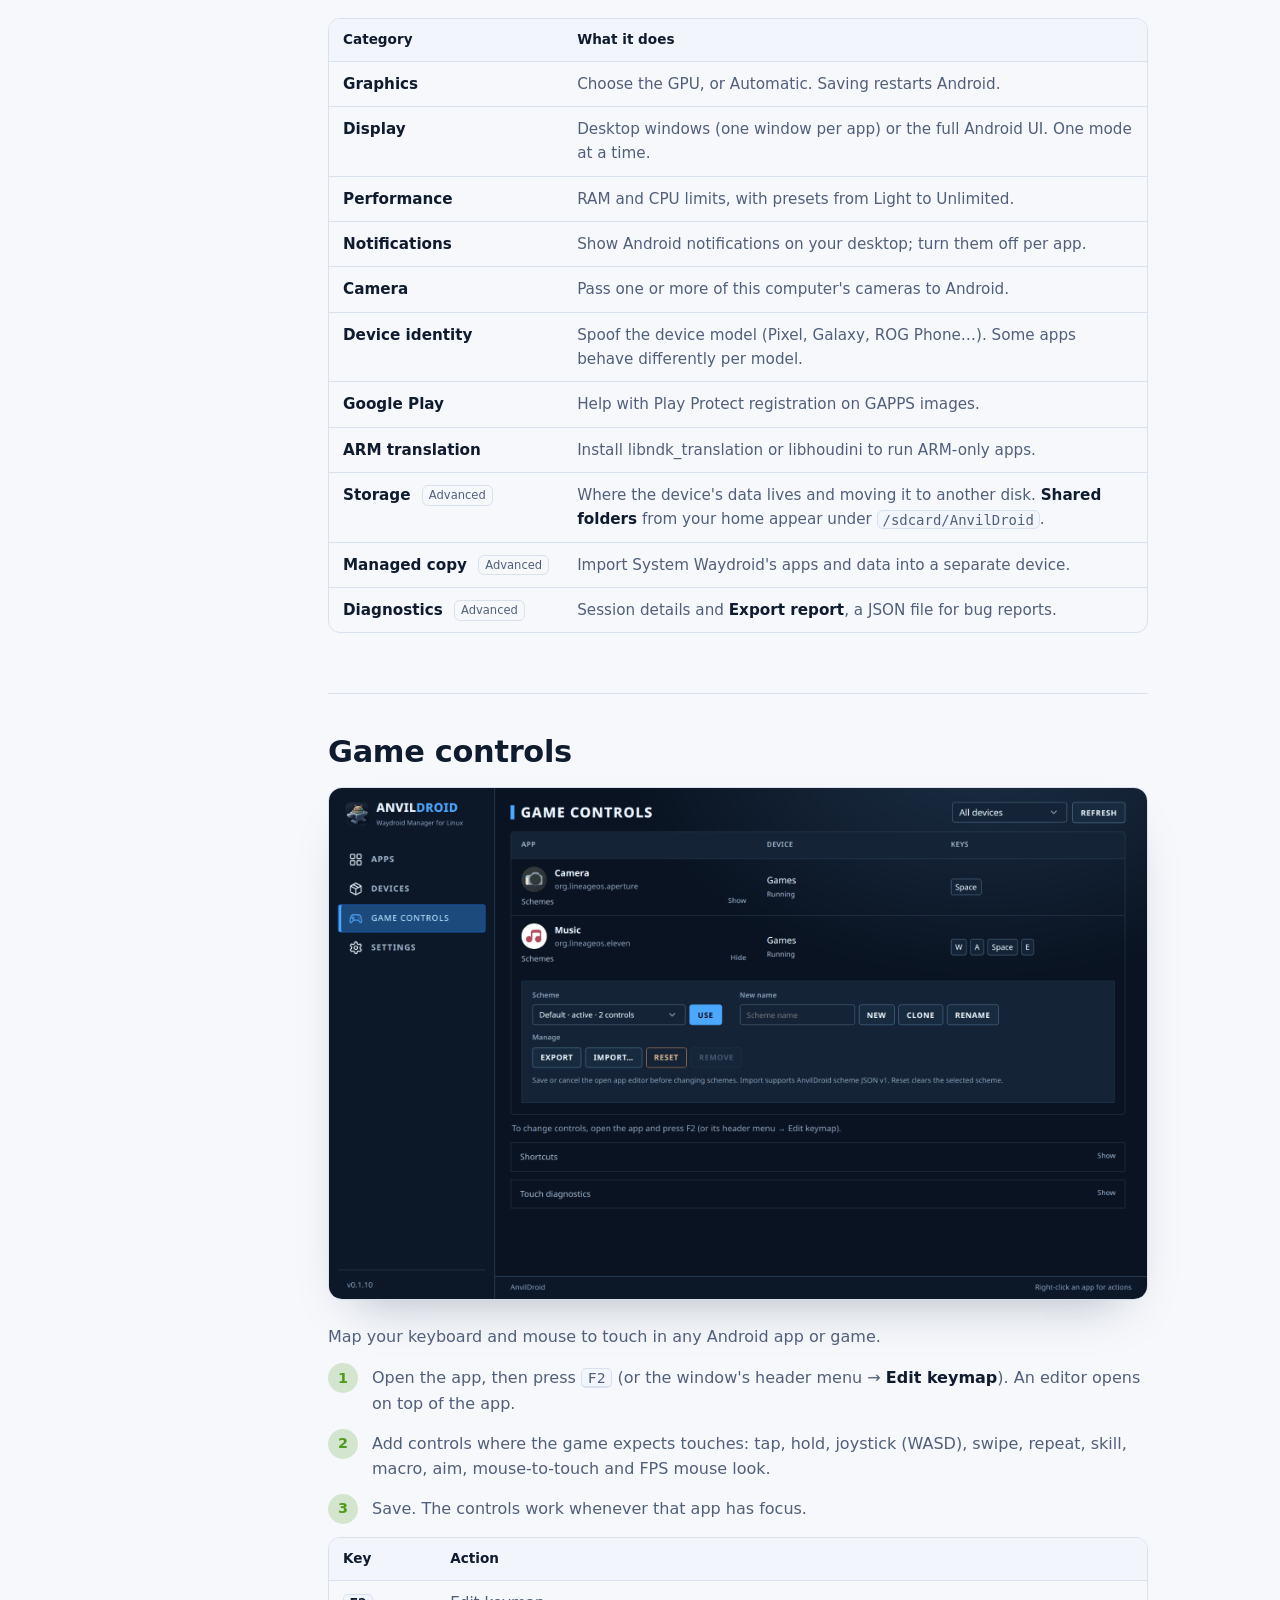
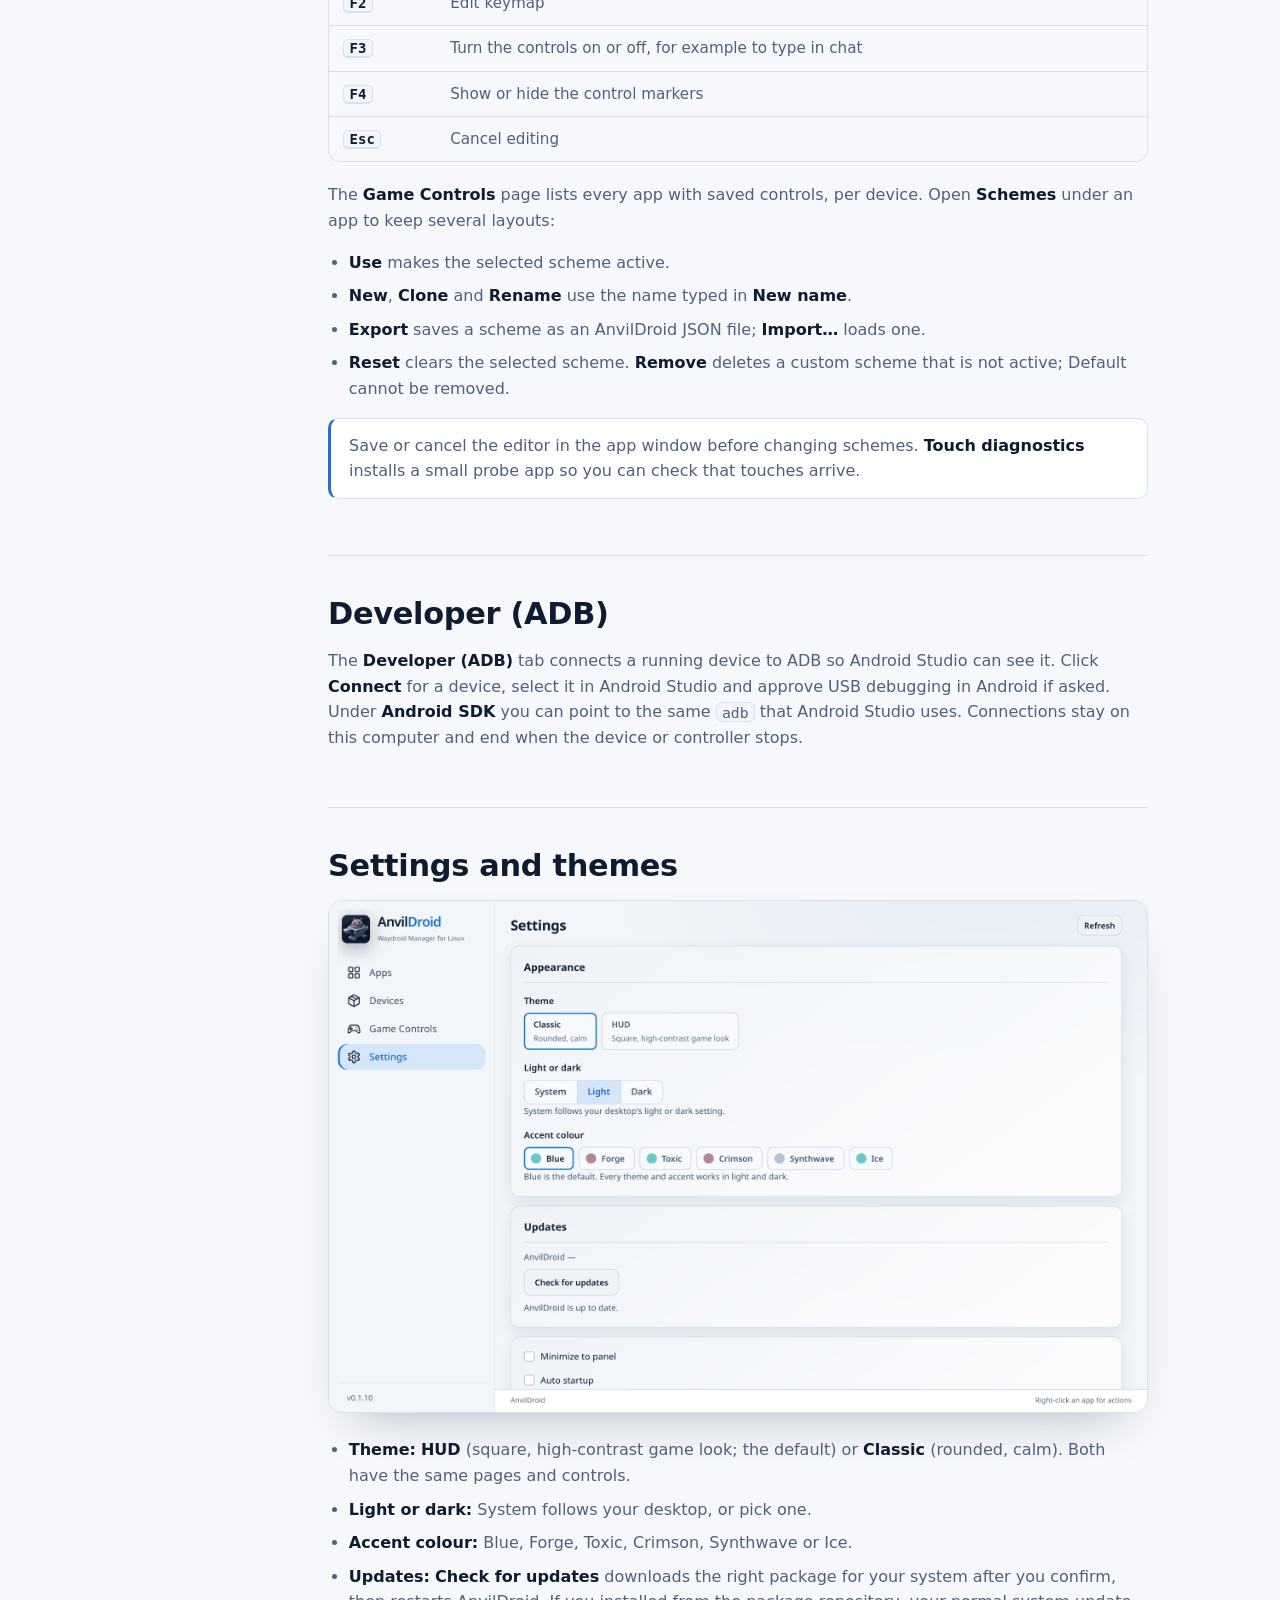
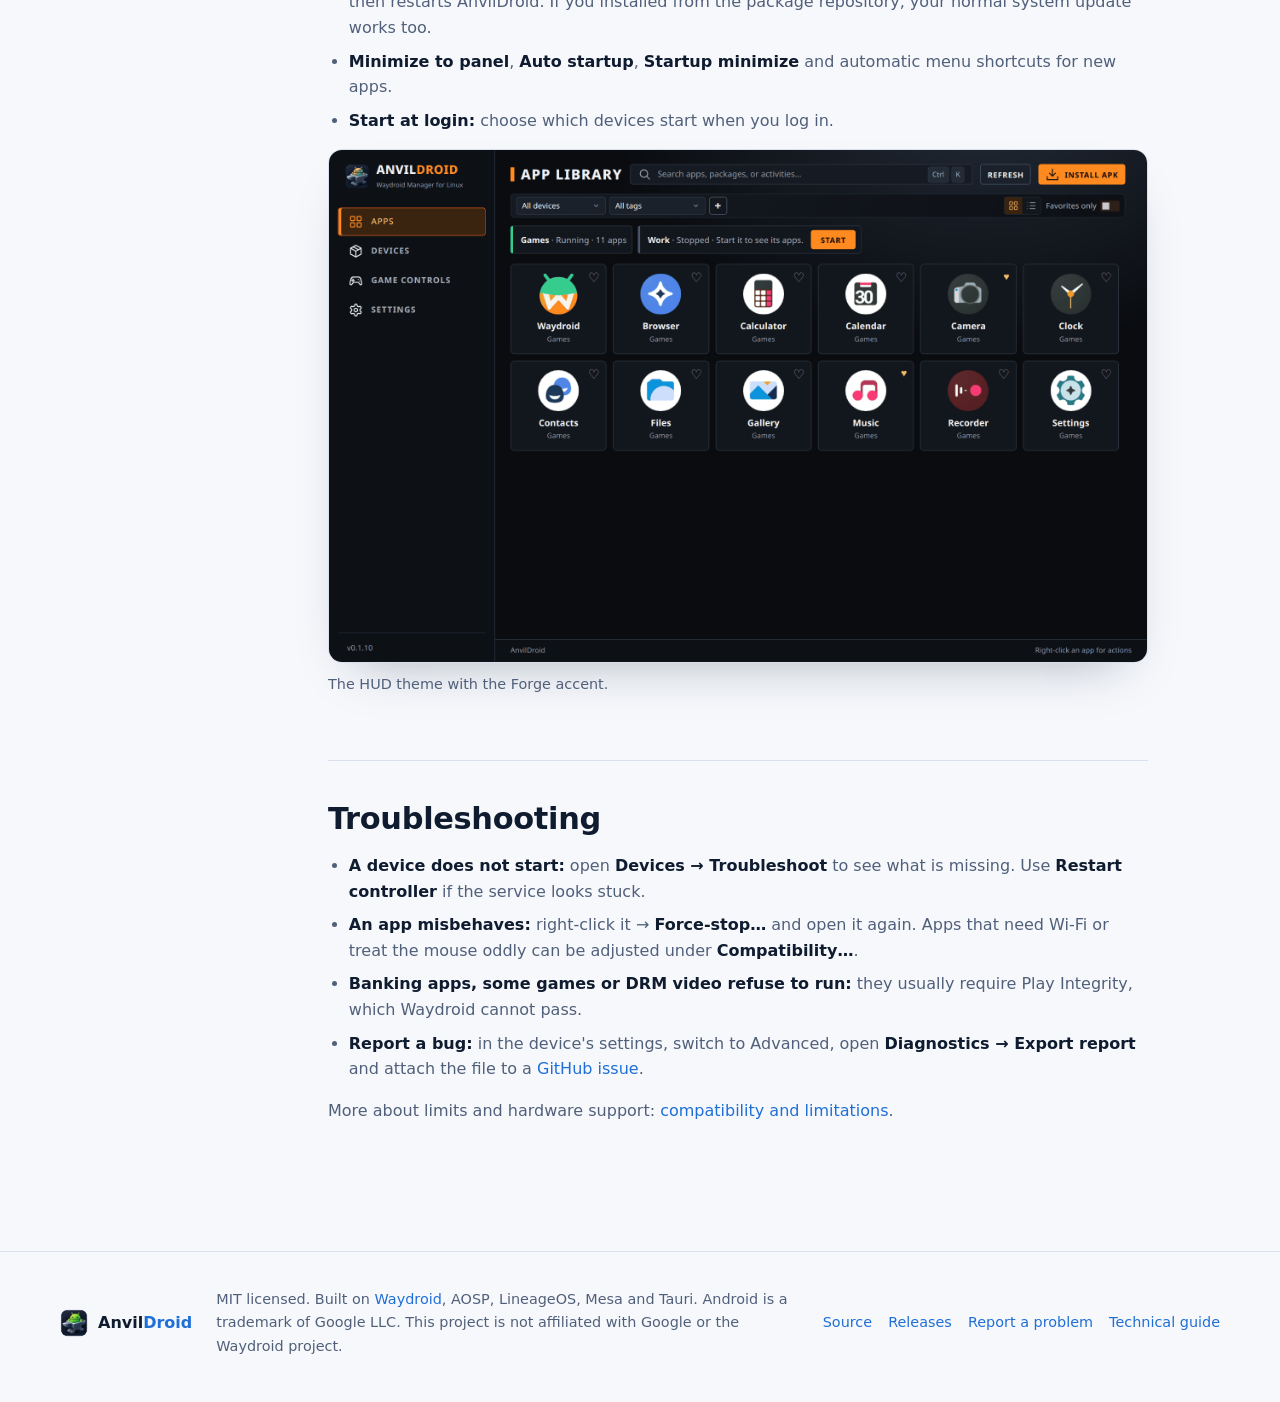
==== commit 4fa2931d: "HUD is the default theme" ====
--- a/guide.html
+++ b/guide.html
@@ -204,7 +204,7 @@
           <h2>Settings and themes</h2>
           <figure class="shot"><img src="assets/appearance.png" alt="Appearance settings with themes and accent colours" loading="lazy" width="1920" height="1200"></figure>
           <ul>
-            <li><b>Theme:</b> <b>Classic</b> (rounded, calm) or <b>HUD</b> (square, high-contrast game look). Both have the same pages and controls.</li>
+            <li><b>Theme:</b> <b>HUD</b> (square, high-contrast game look; the default) or <b>Classic</b> (rounded, calm). Both have the same pages and controls.</li>
             <li><b>Light or dark:</b> System follows your desktop, or pick one.</li>
             <li><b>Accent colour:</b> Blue, Forge, Toxic, Crimson, Synthwave or Ice.</li>
             <li><b>Updates:</b> <b>Check for updates</b> downloads the right package for your system after you confirm, then restarts AnvilDroid.
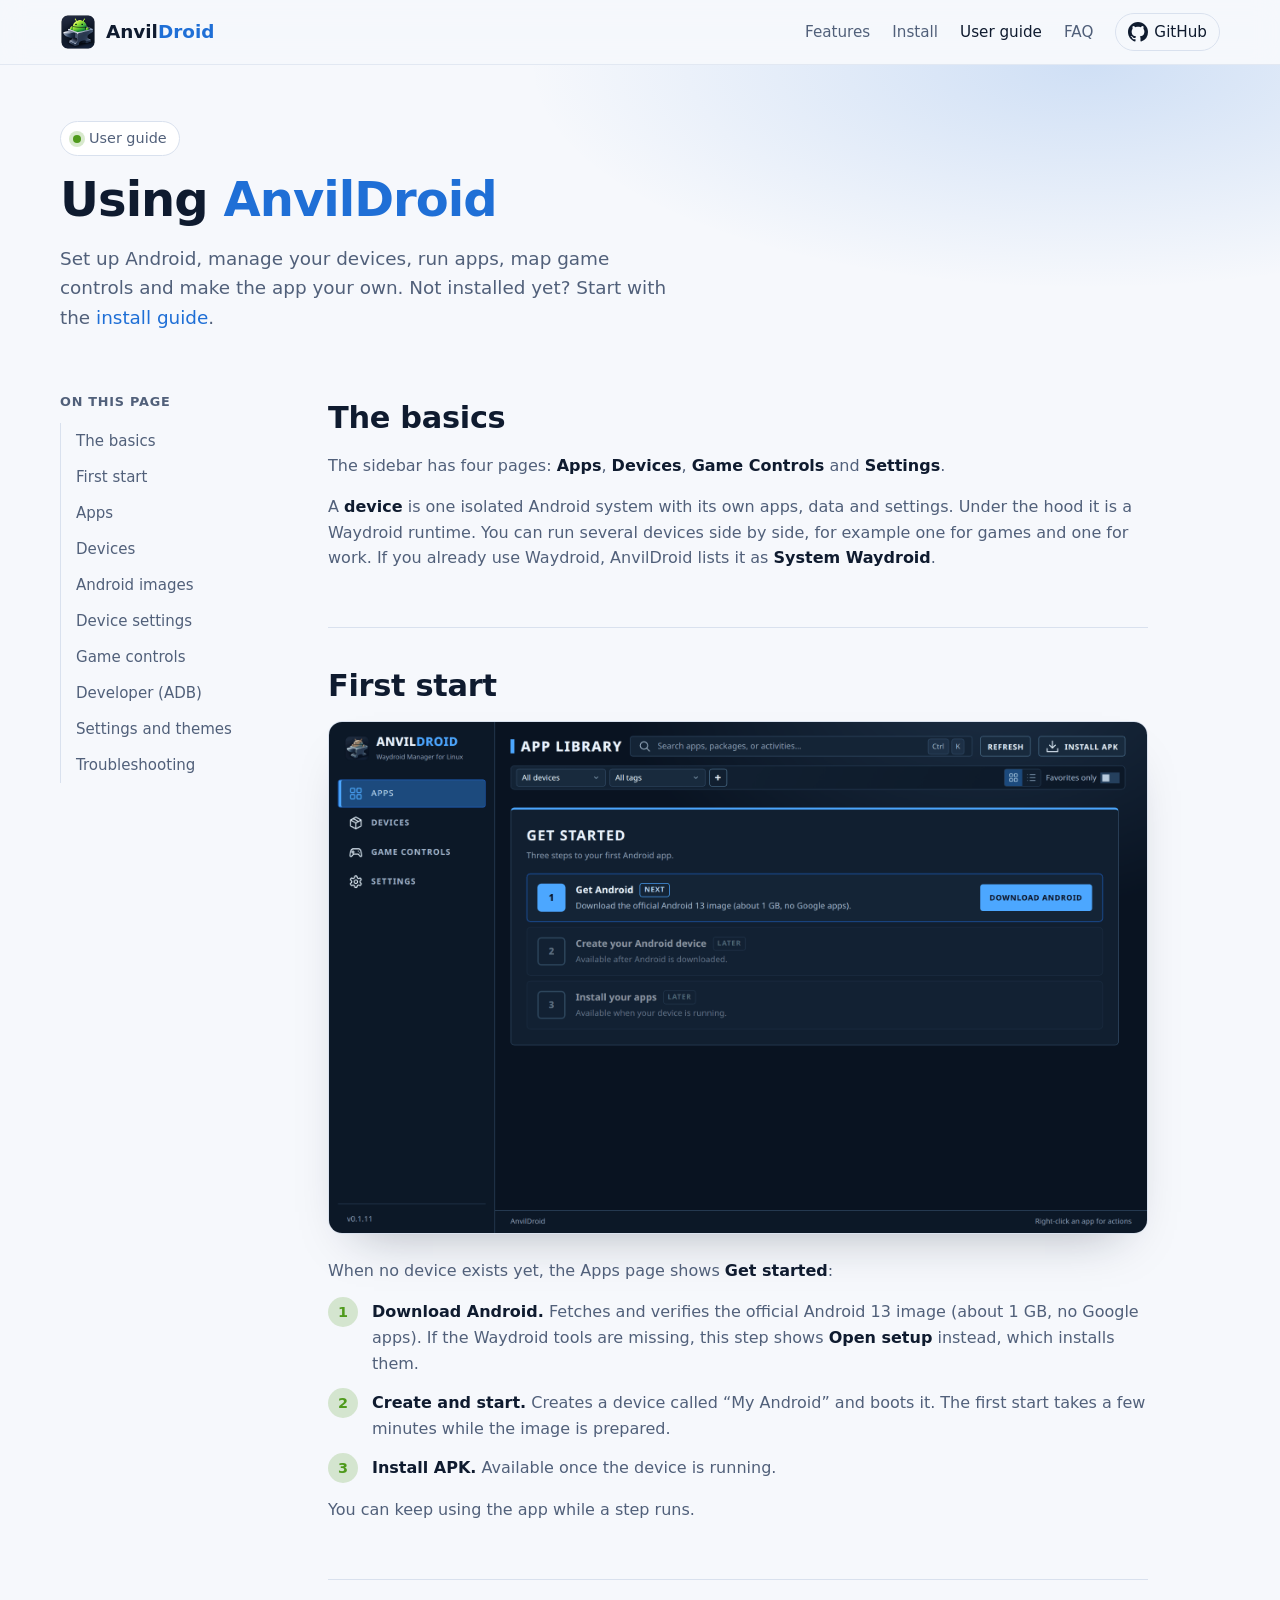
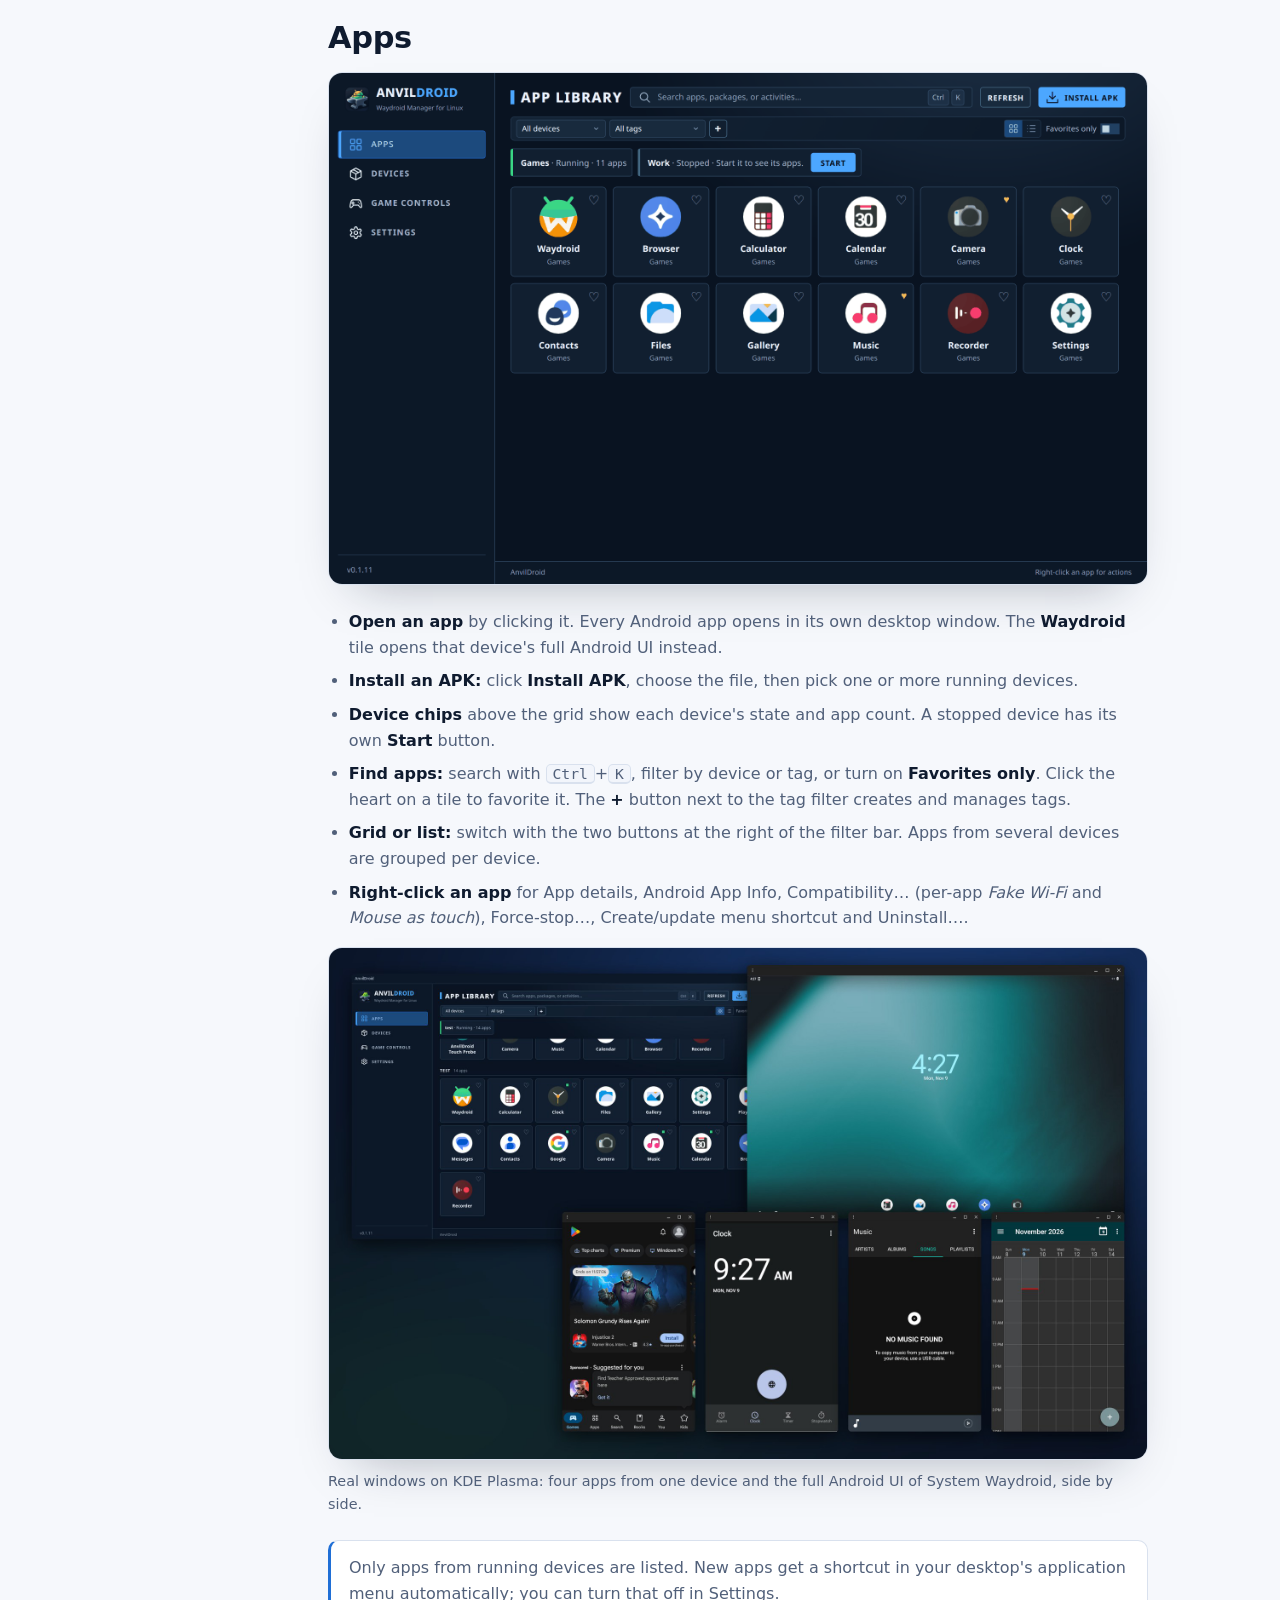
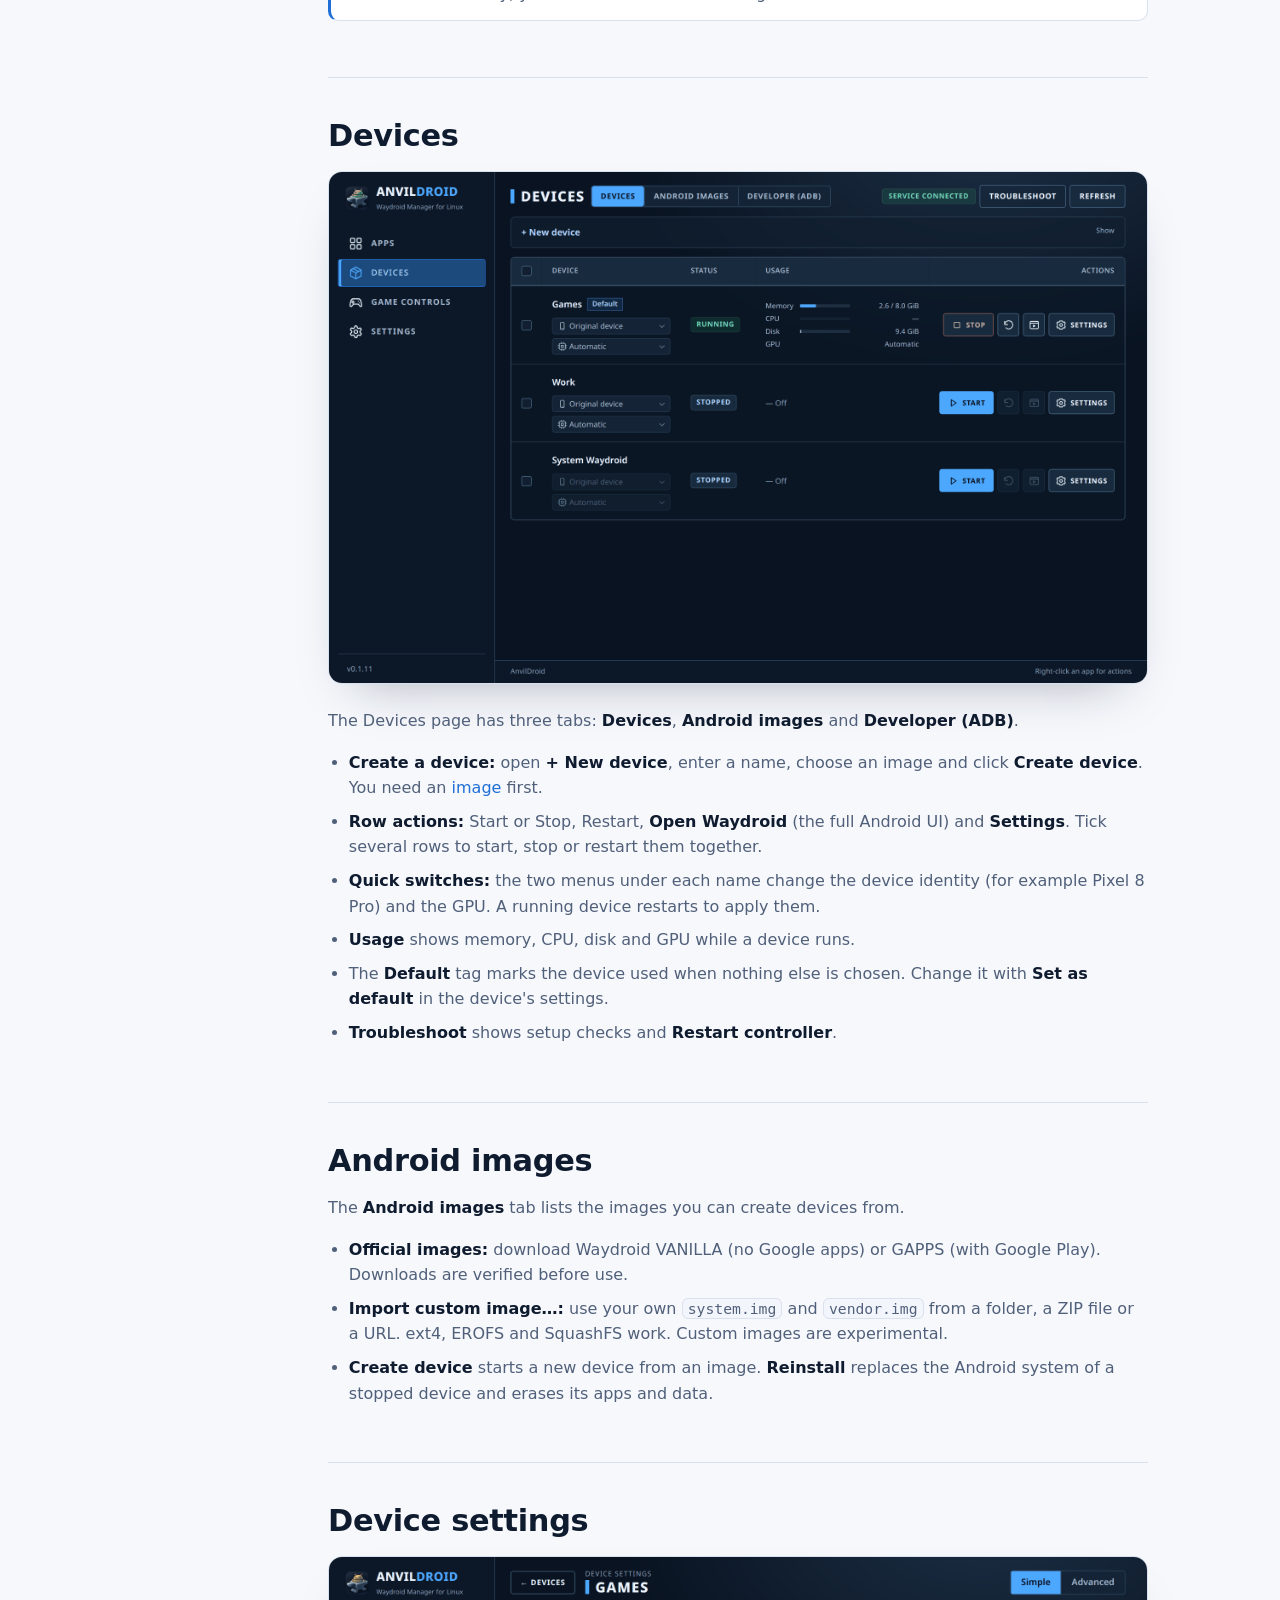
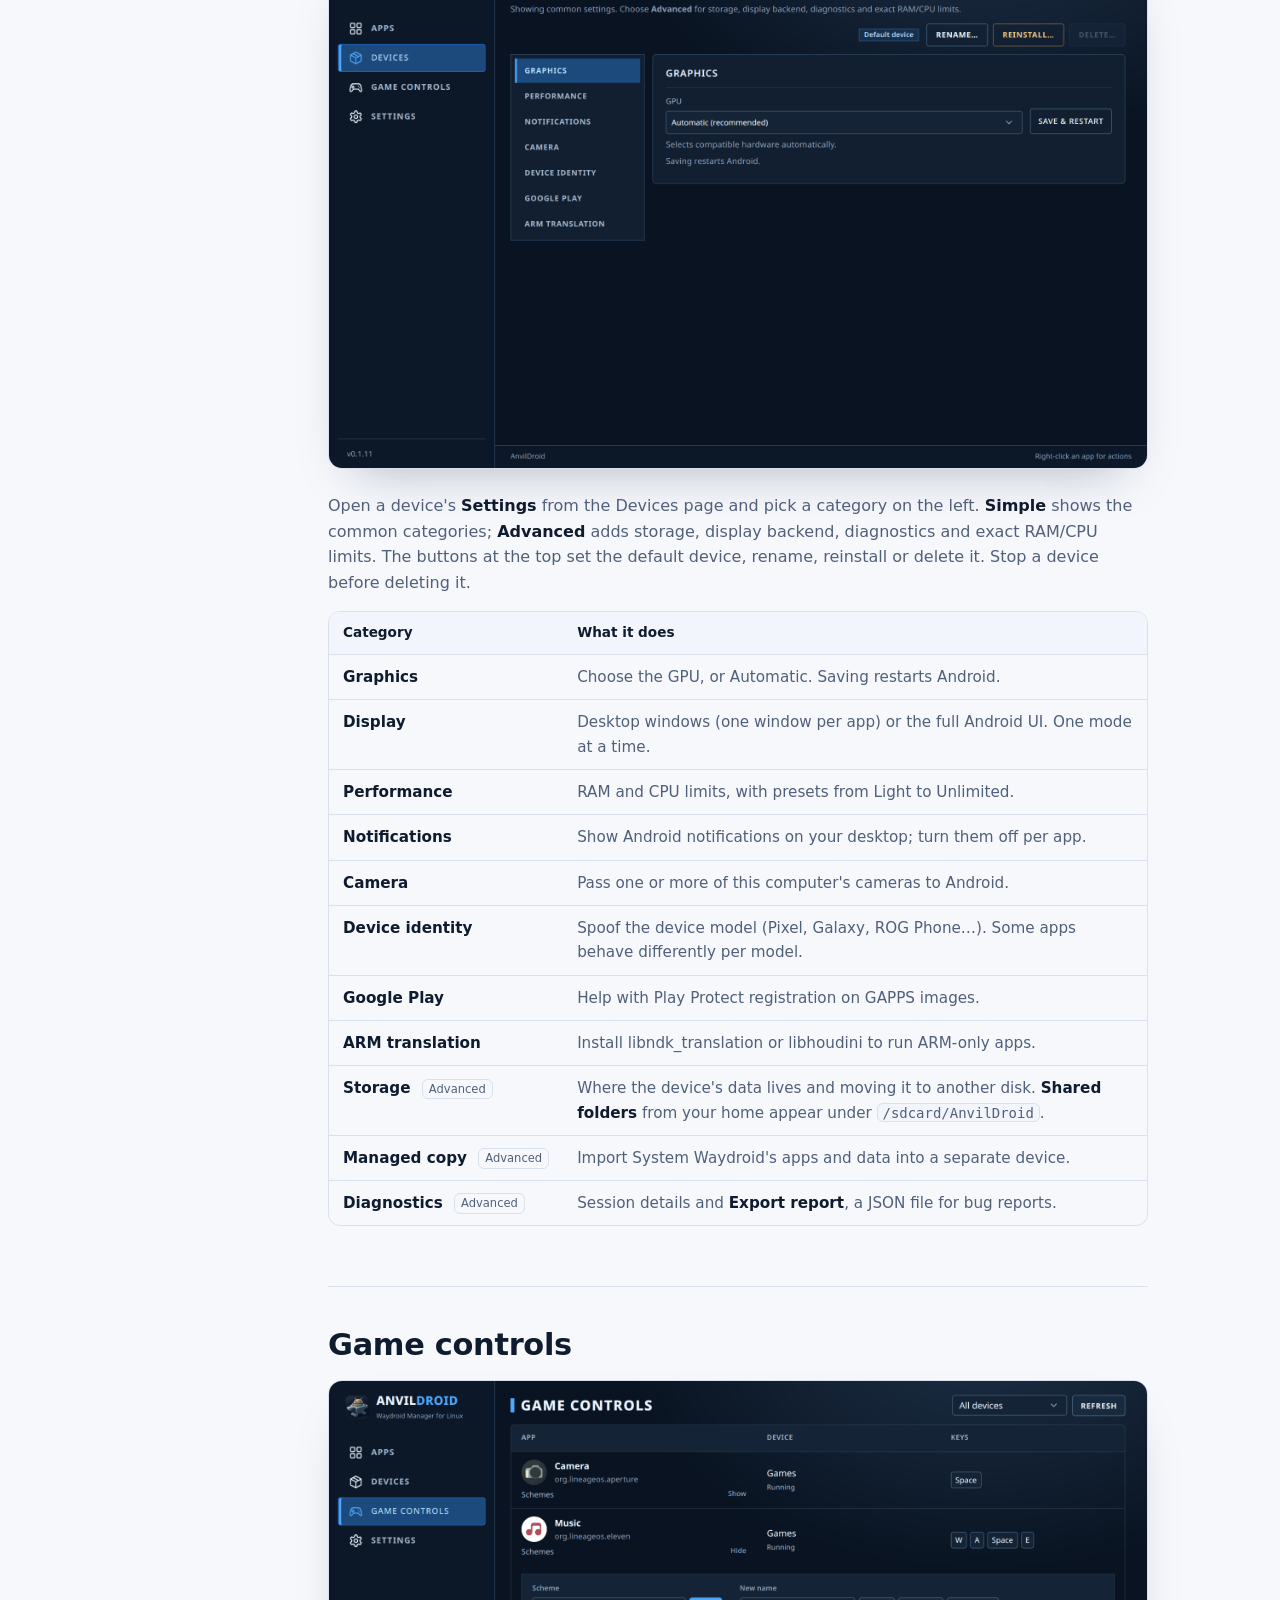
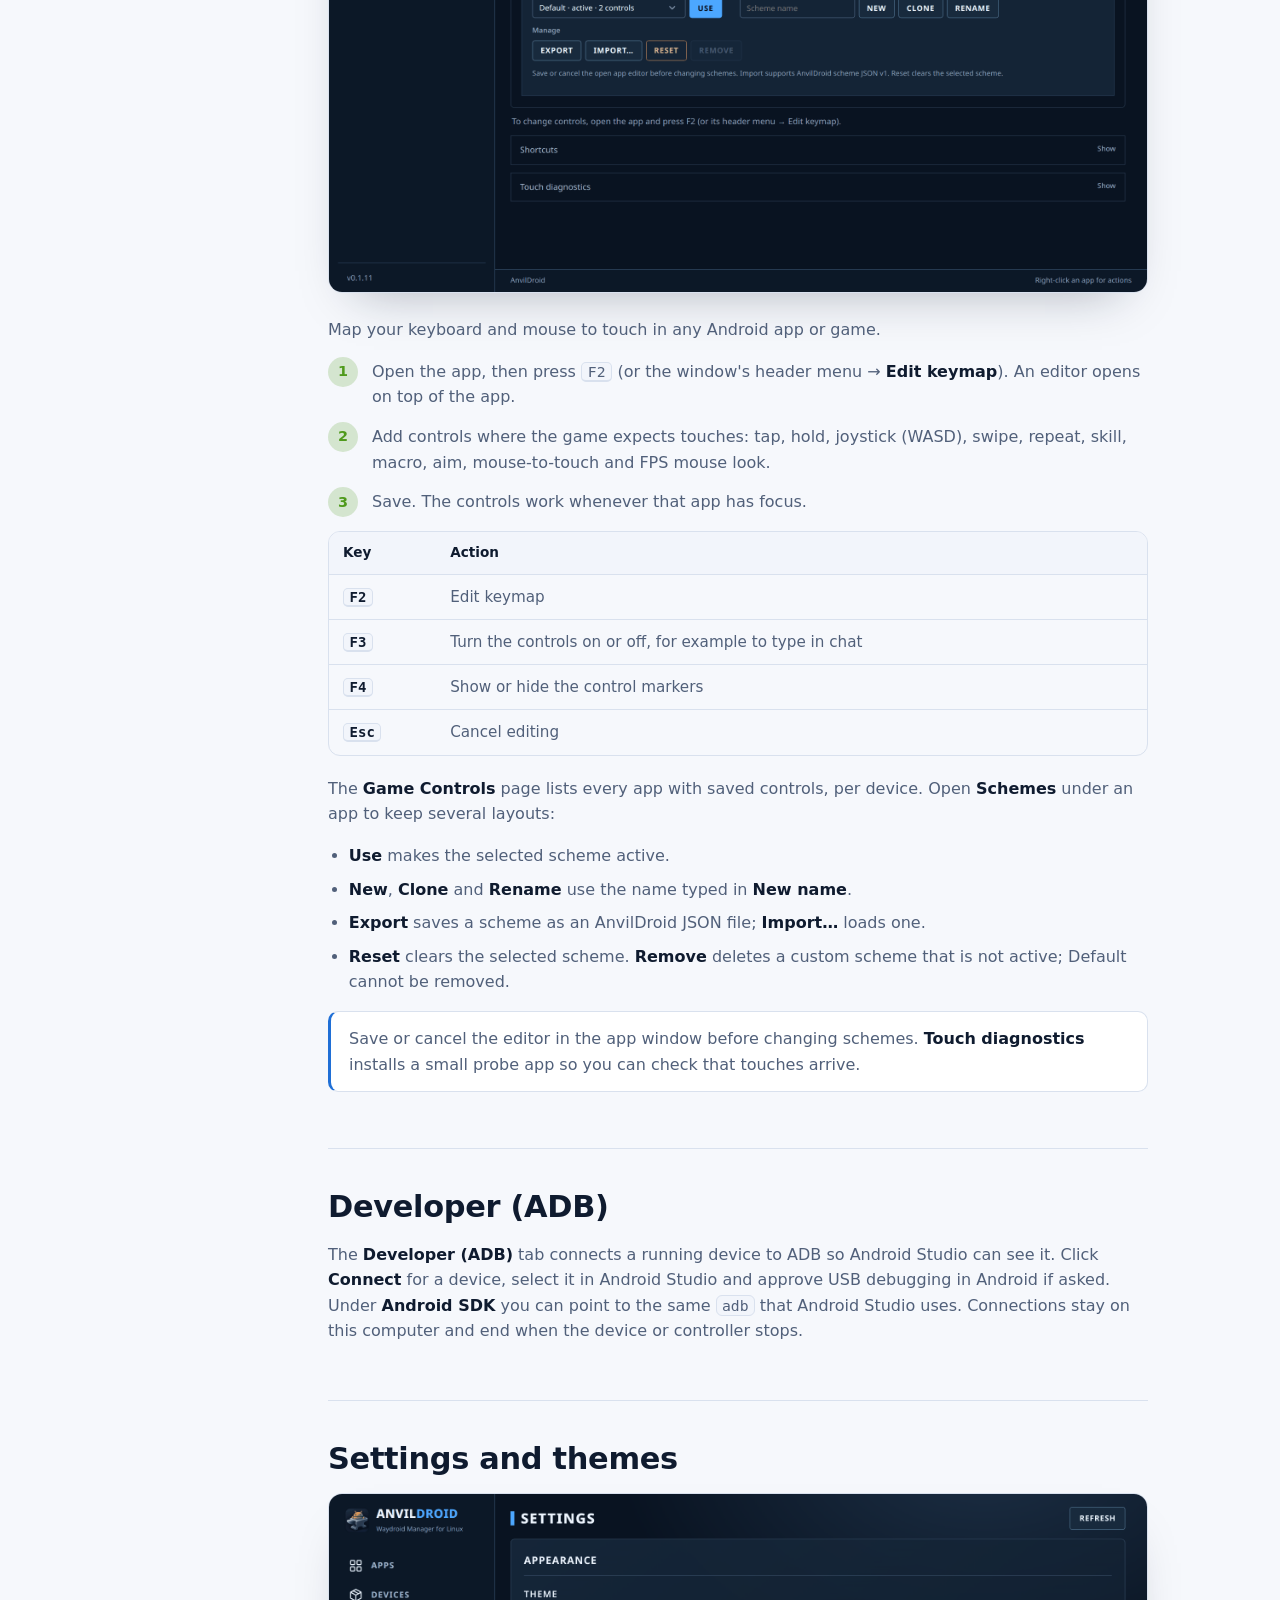
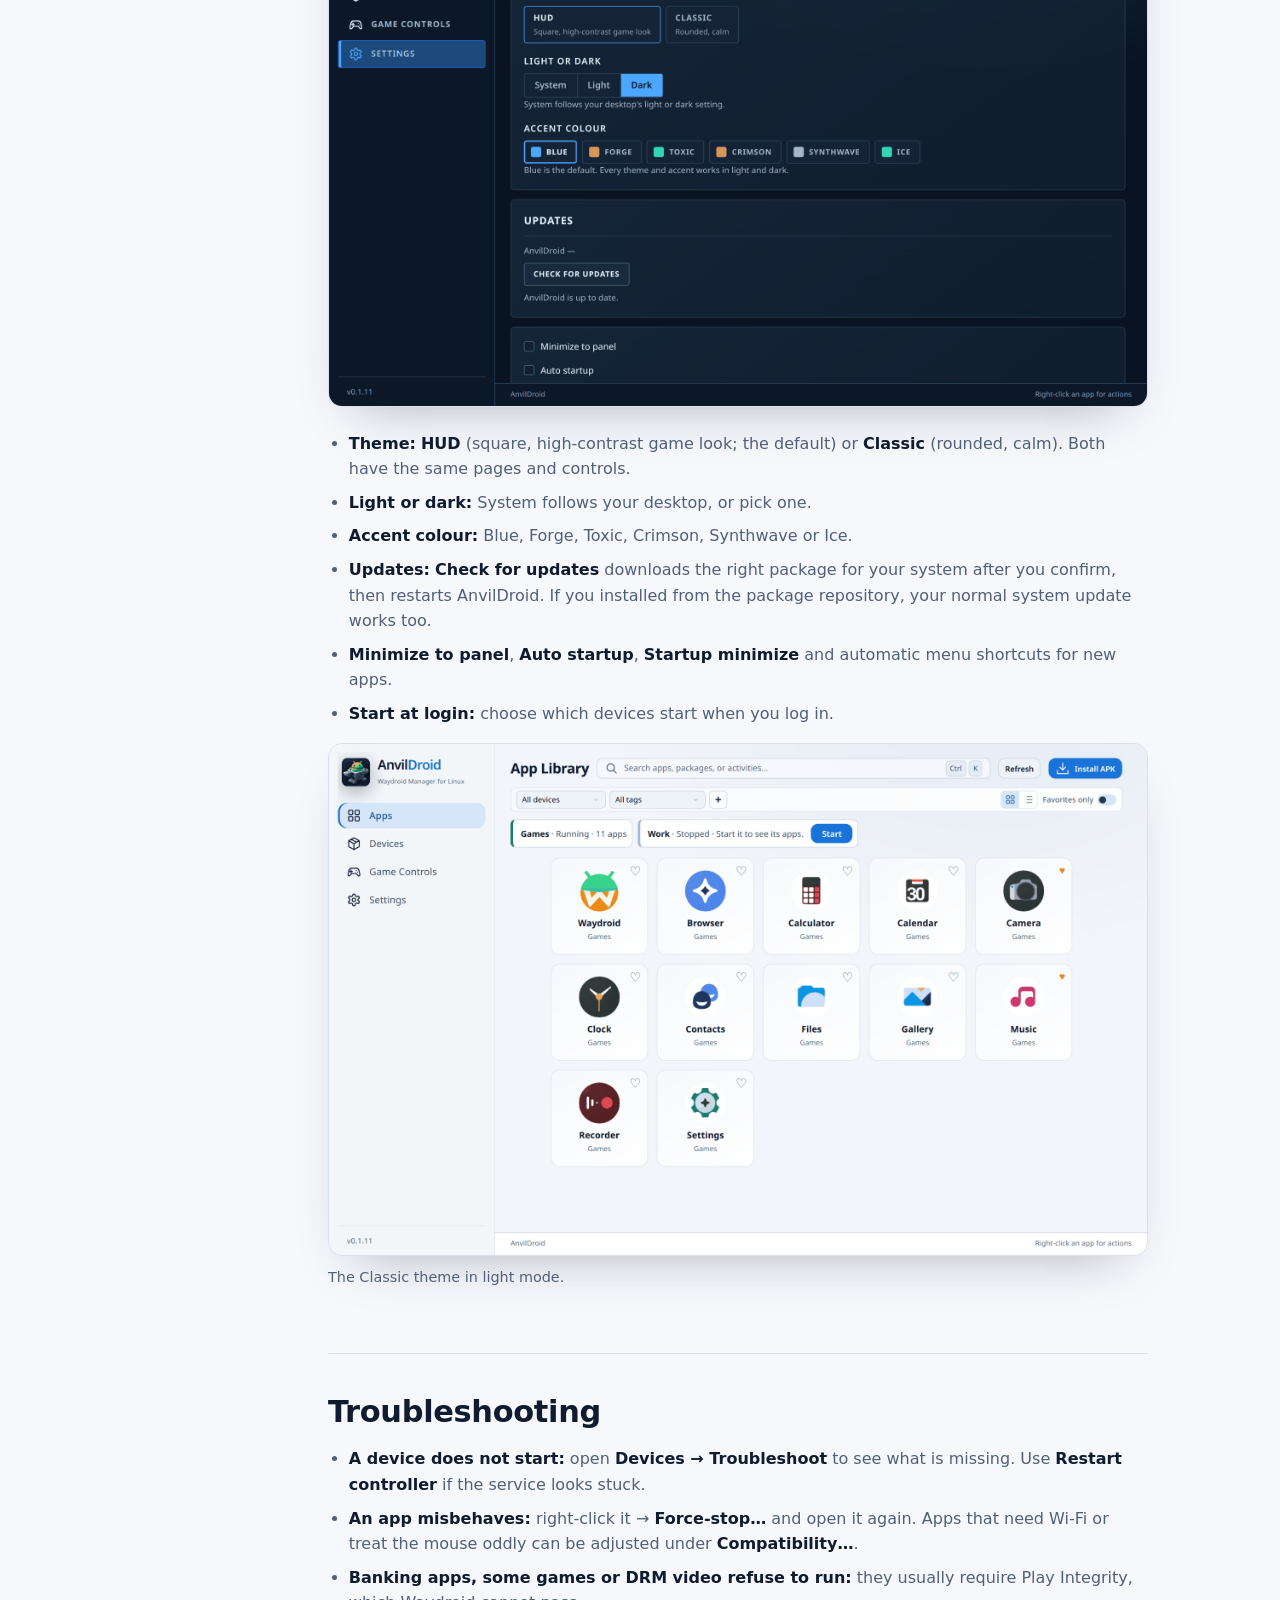
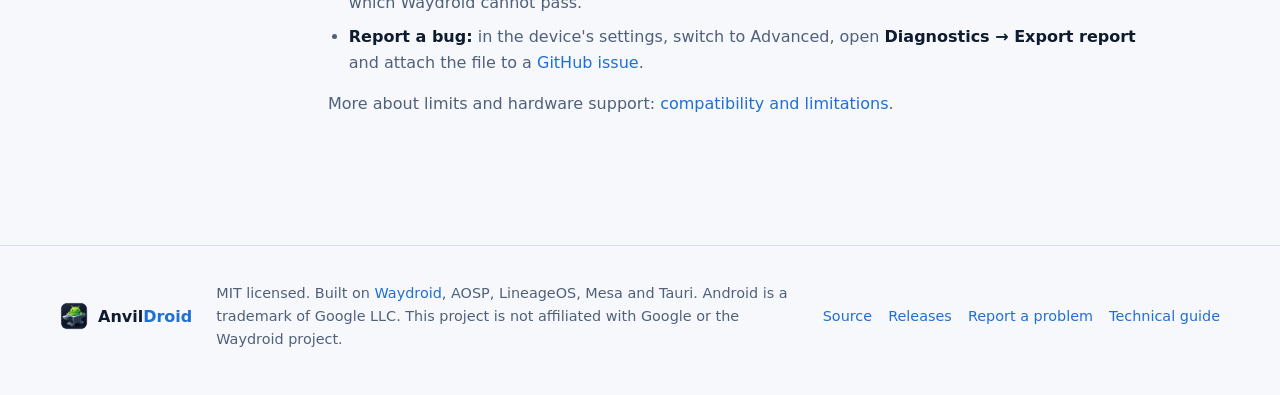
==== commit 5b085361: "HUD screenshots and a real multi-window hero Hero shows real Android windows from two devices; galle" ====
--- a/guide.html
+++ b/guide.html
@@ -12,7 +12,7 @@
   <meta property="og:title" content="AnvilDroid user guide">
   <meta property="og:description" content="Set up Android, manage devices, run apps, map game controls and make AnvilDroid your own.">
   <meta property="og:url" content="https://anvildroid.github.io/guide.html">
-  <meta property="og:image" content="https://anvildroid.github.io/assets/apps.png">
+  <meta property="og:image" content="https://anvildroid.github.io/assets/app-windows.jpg">
   <link rel="stylesheet" href="style.css">
   <script defer src="guide.js"></script>
 </head>
@@ -102,6 +102,8 @@
             <li><b>Right-click an app</b> for App details, Android App Info, Compatibility… (per-app <i>Fake Wi-Fi</i> and <i>Mouse as touch</i>),
               Force-stop…, Create/update menu shortcut and Uninstall….</li>
           </ul>
+          <figure class="shot"><img src="assets/app-windows.jpg" alt="Play Store, Clock, Music and Calendar in their own windows next to AnvilDroid and the full Android UI of a second device" loading="lazy" width="1920" height="1200">
+            <figcaption>Real windows on KDE Plasma: four apps from one device and the full Android UI of System Waydroid, side by side.</figcaption></figure>
           <p class="note-box">Only apps from running devices are listed. New apps get a shortcut in your desktop's application menu
             automatically; you can turn that off in Settings.</p>
         </section>
@@ -212,8 +214,8 @@
             <li><b>Minimize to panel</b>, <b>Auto startup</b>, <b>Startup minimize</b> and automatic menu shortcuts for new apps.</li>
             <li><b>Start at login:</b> choose which devices start when you log in.</li>
           </ul>
-          <figure class="shot"><img src="assets/theme-hud.png" alt="App library in the HUD theme with the Forge accent" loading="lazy" width="1920" height="1200">
-            <figcaption>The HUD theme with the Forge accent.</figcaption></figure>
+          <figure class="shot"><img src="assets/theme-classic.png" alt="App library in the Classic theme, light mode" loading="lazy" width="1920" height="1200">
+            <figcaption>The Classic theme in light mode.</figcaption></figure>
         </section>
 
         <section id="troubleshooting">
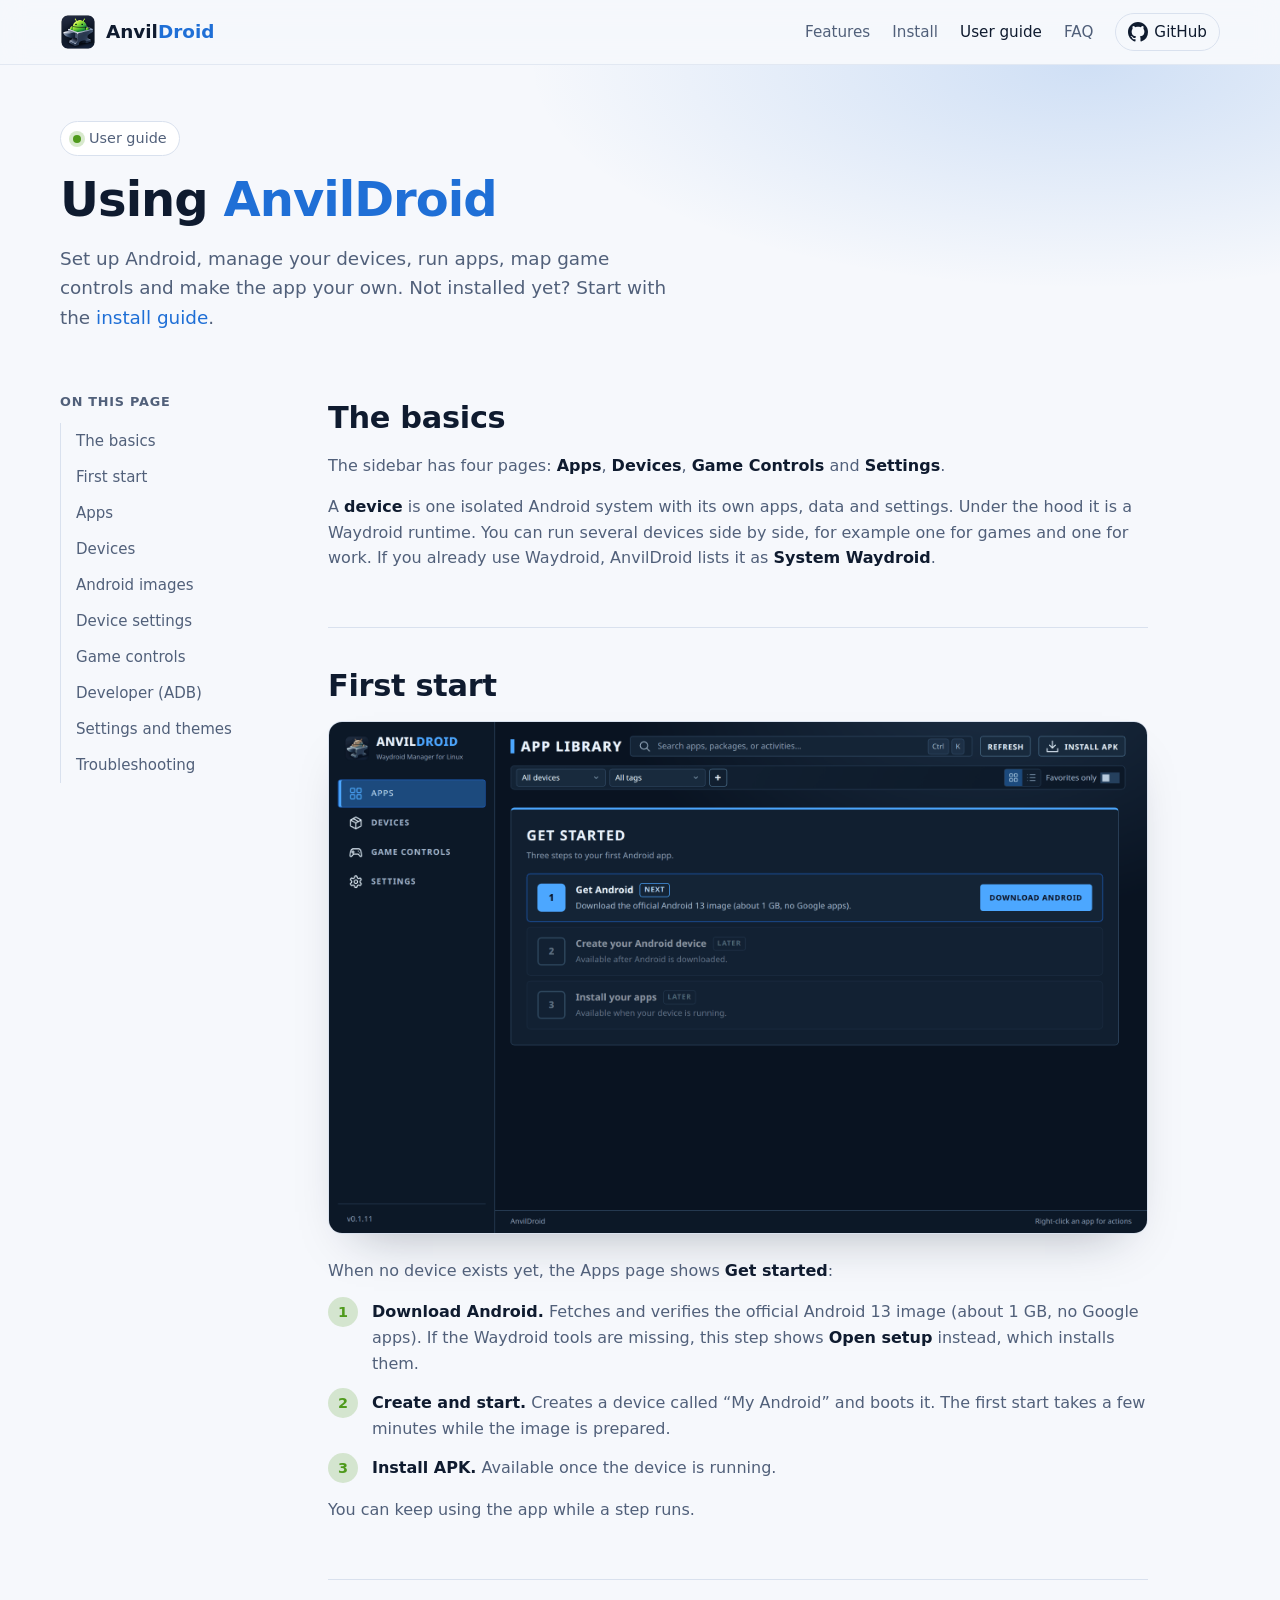
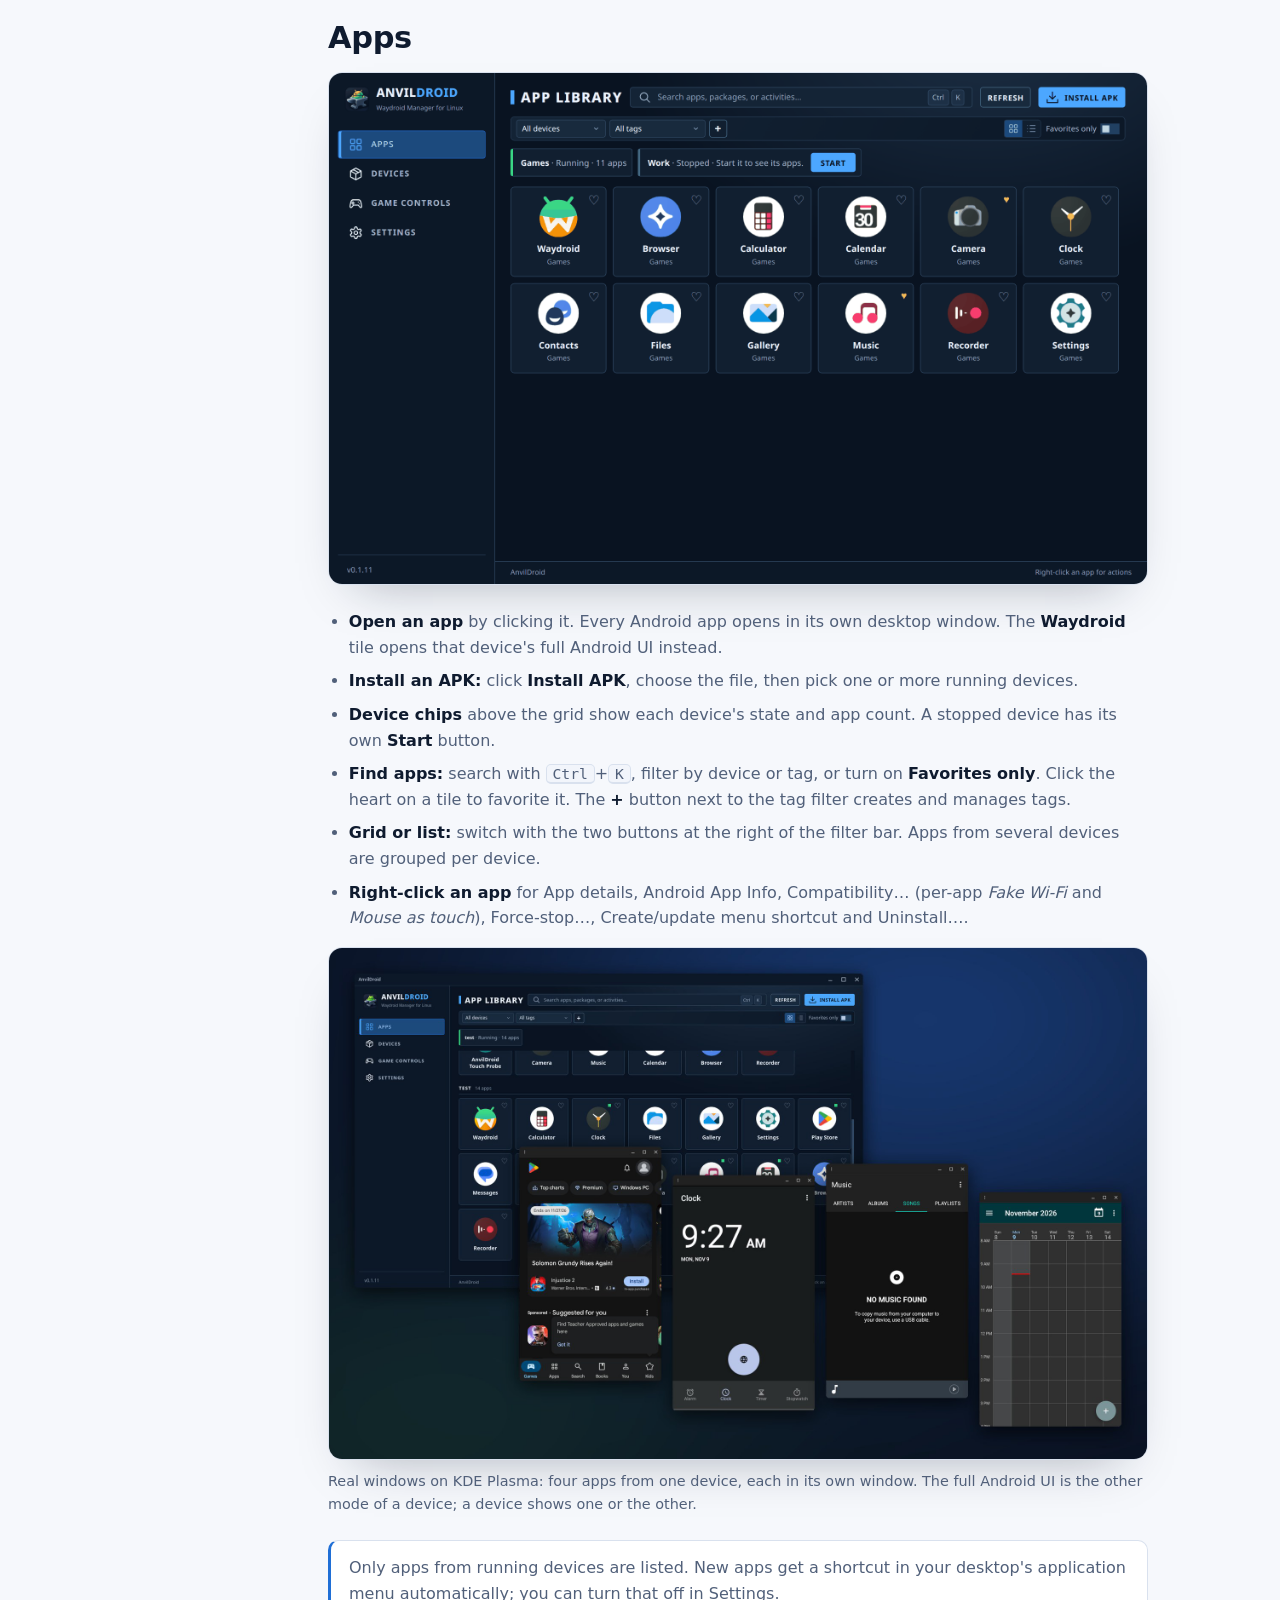
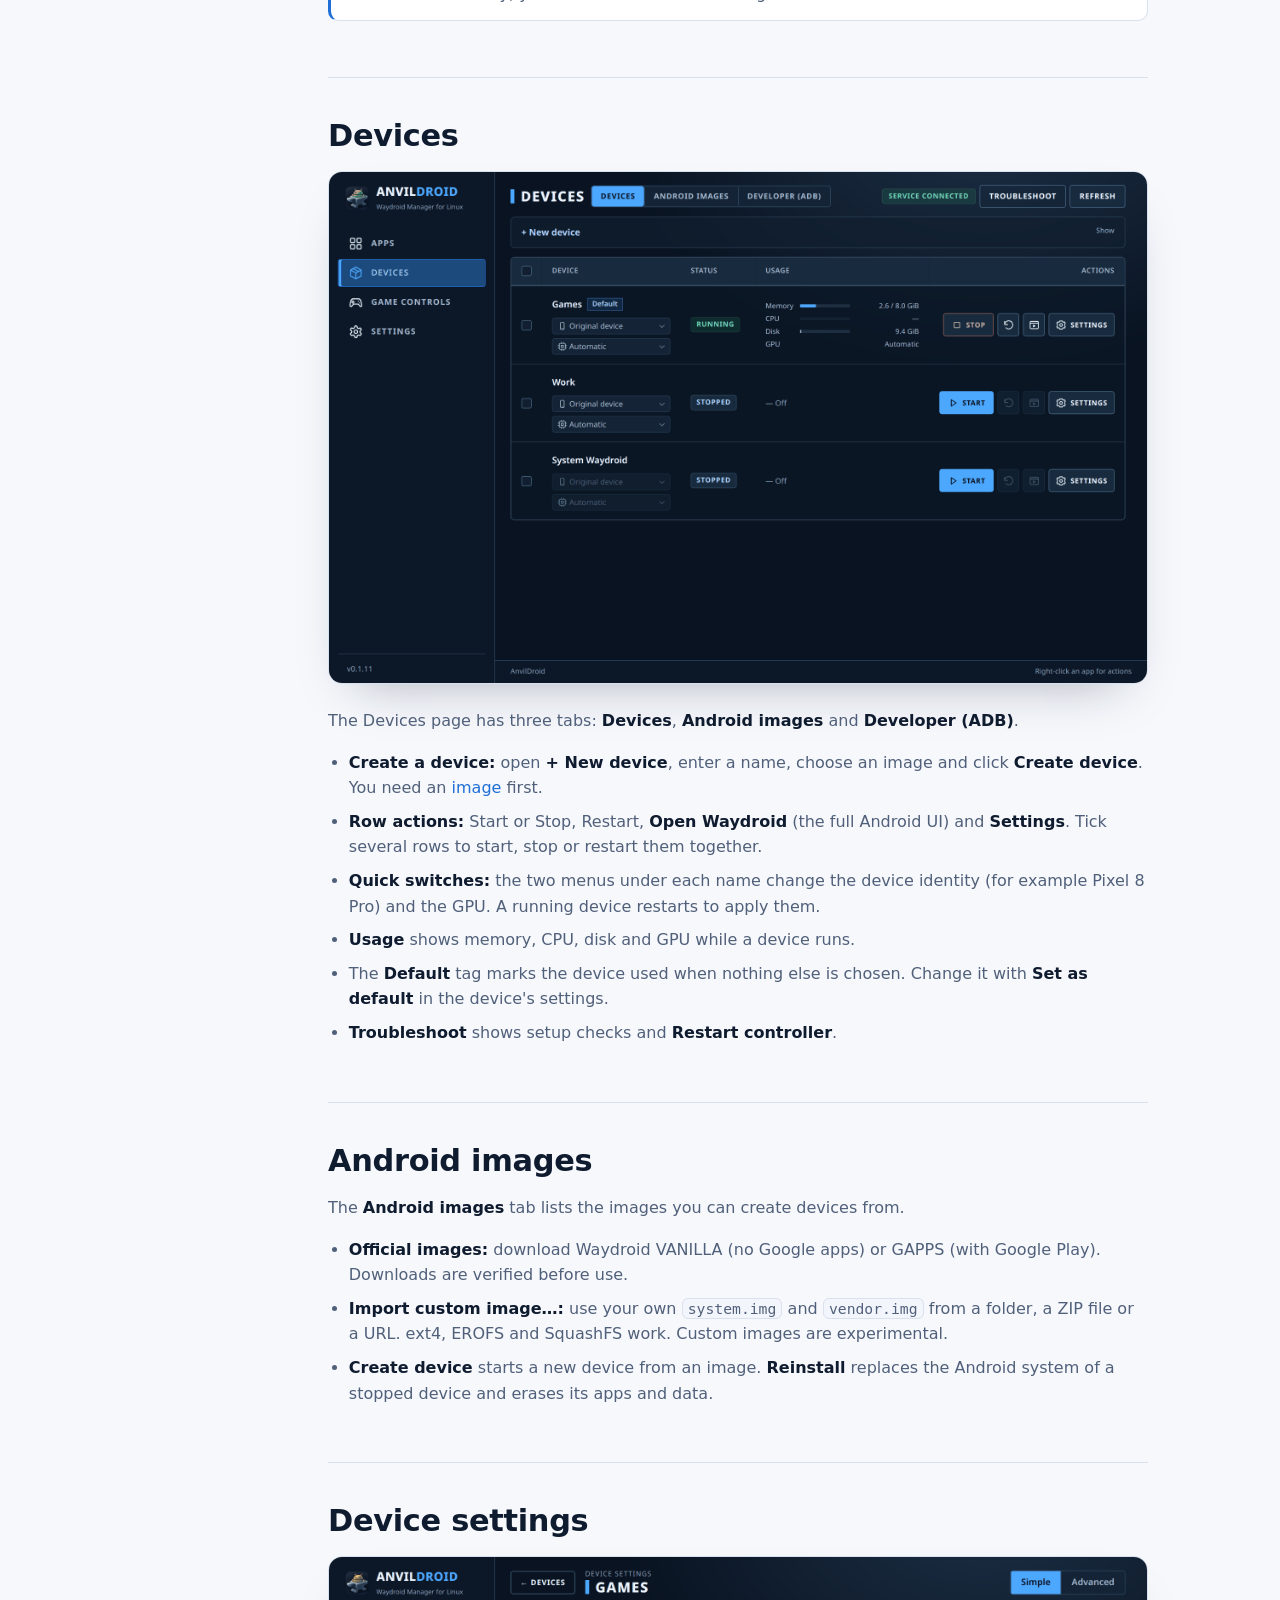
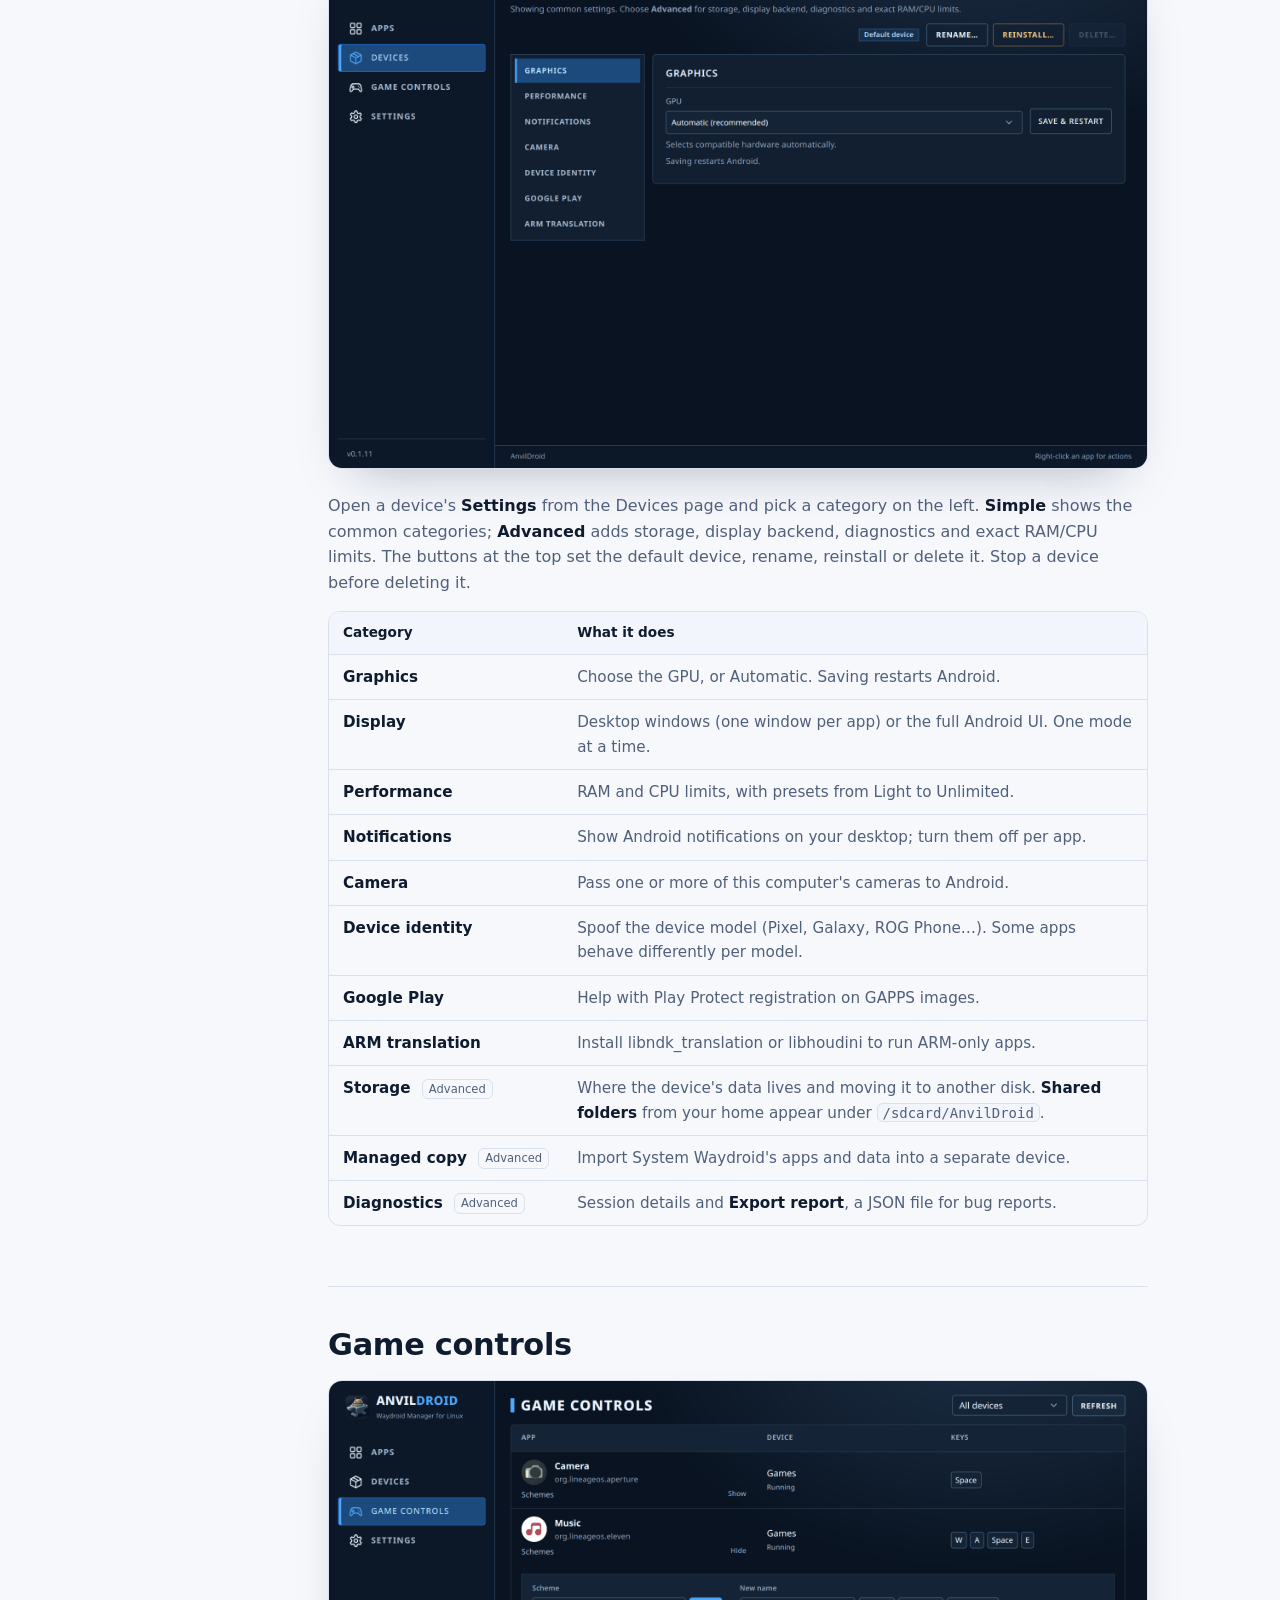
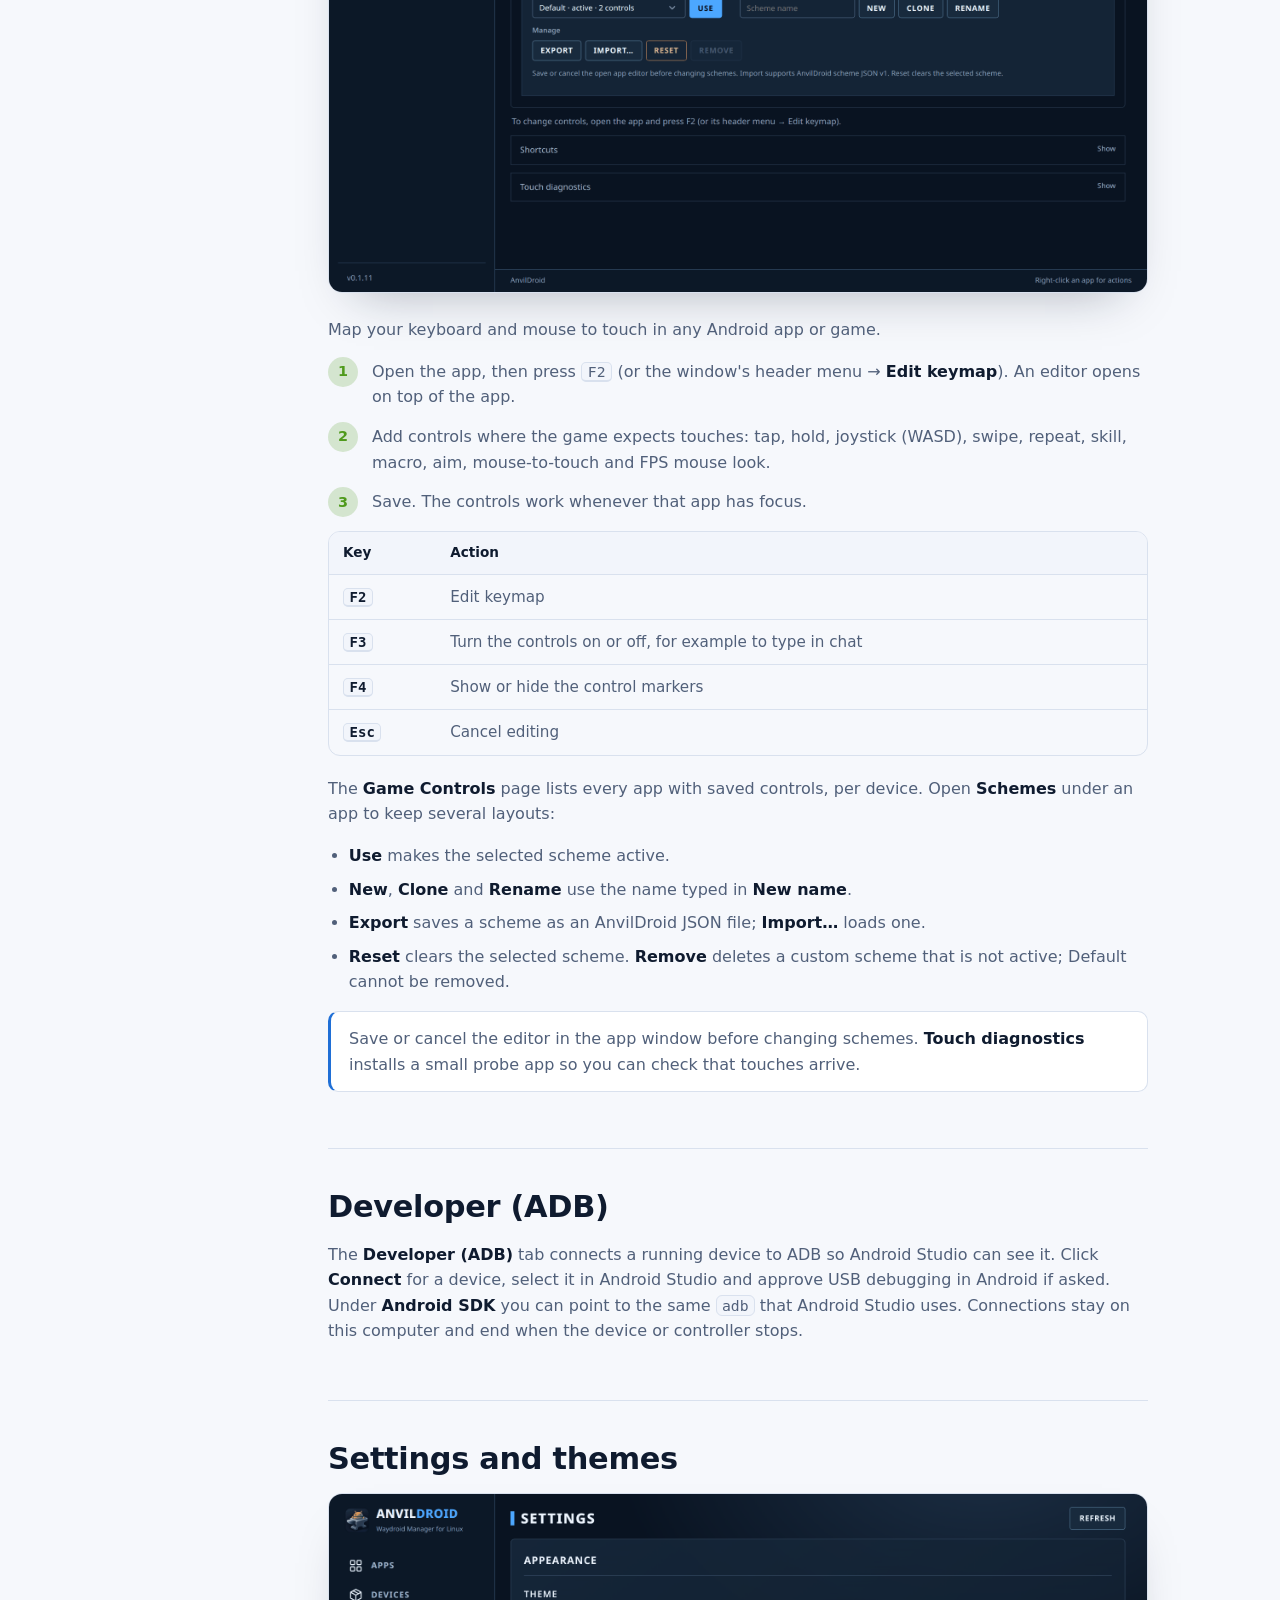
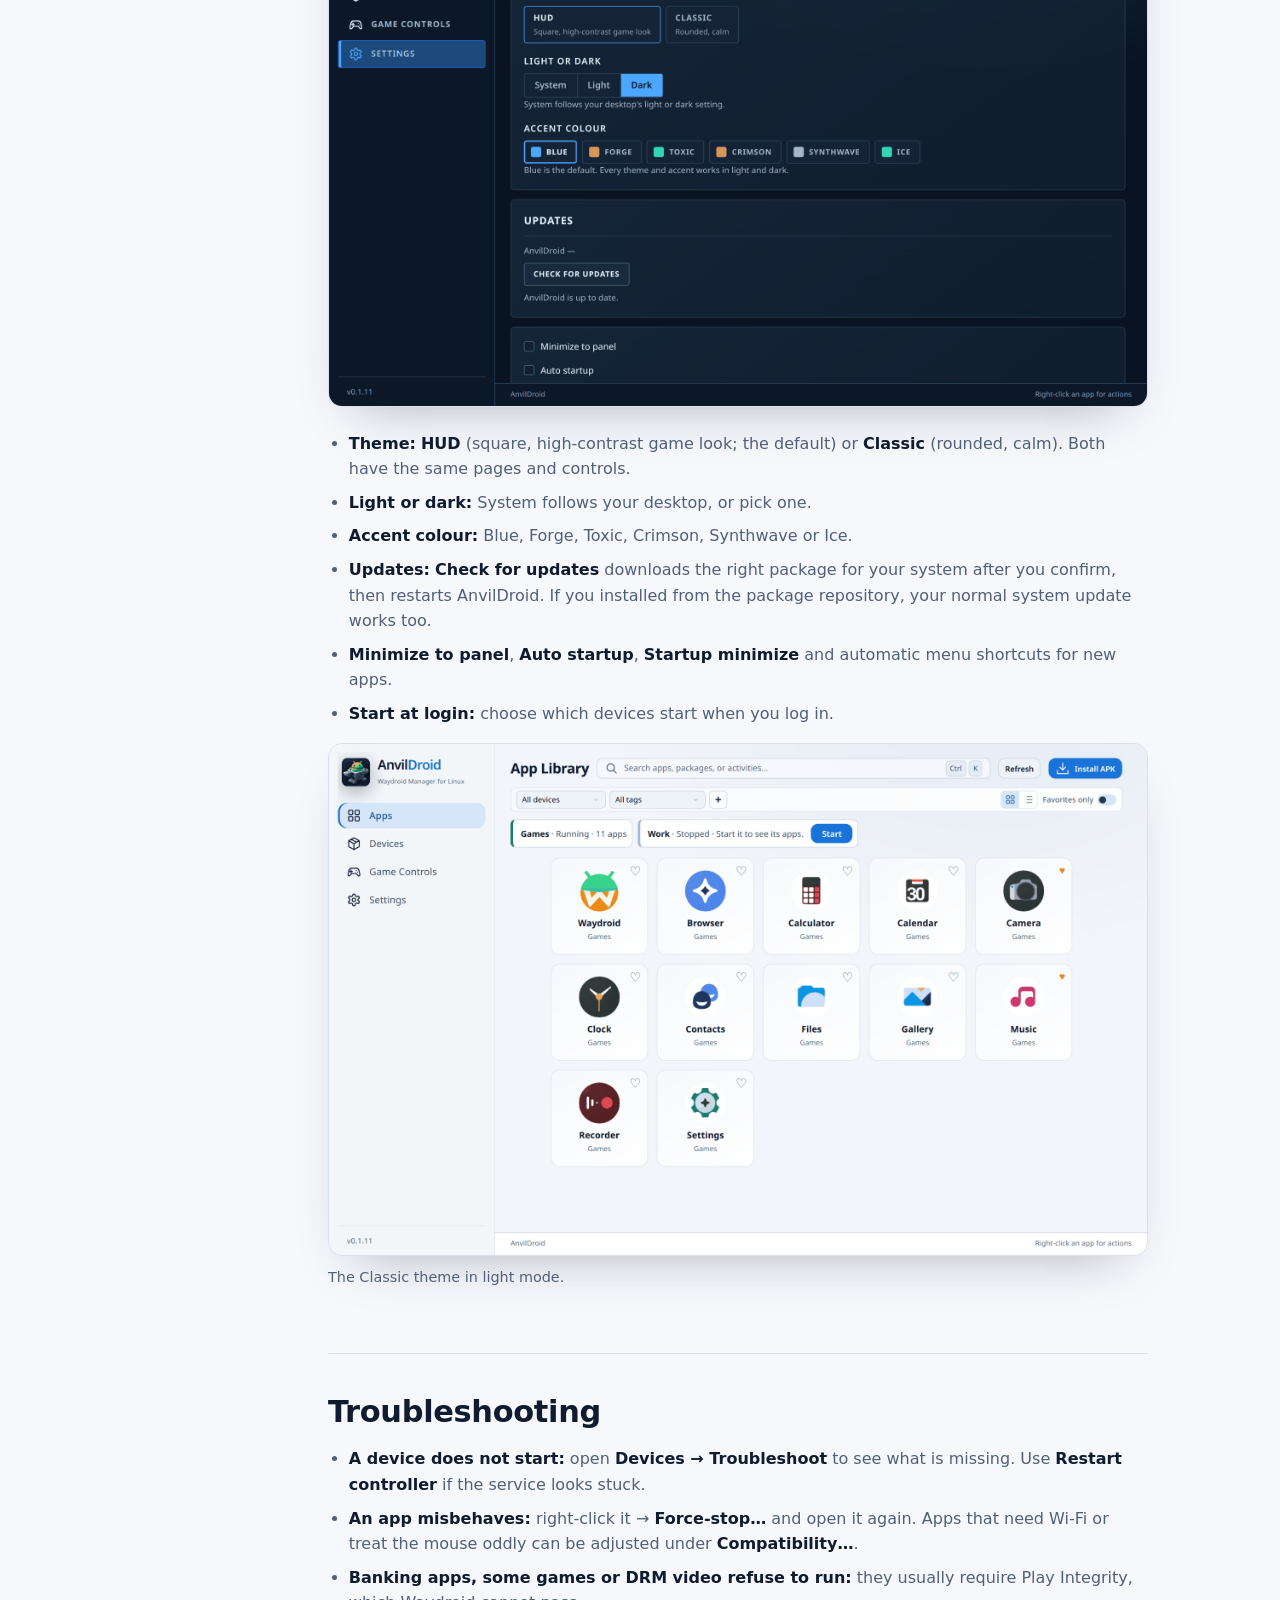
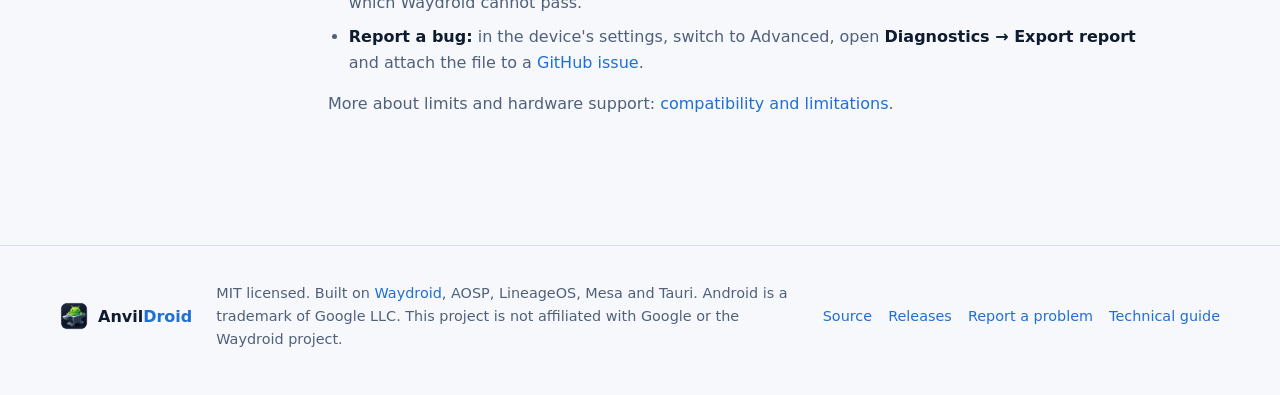
==== commit 69ca5933: "Multi-window hero without the full Android UI A device shows app windows or the full Android UI, not" ====
--- a/guide.html
+++ b/guide.html
@@ -102,8 +102,8 @@
             <li><b>Right-click an app</b> for App details, Android App Info, Compatibility… (per-app <i>Fake Wi-Fi</i> and <i>Mouse as touch</i>),
               Force-stop…, Create/update menu shortcut and Uninstall….</li>
           </ul>
-          <figure class="shot"><img src="assets/app-windows.jpg" alt="Play Store, Clock, Music and Calendar in their own windows next to AnvilDroid and the full Android UI of a second device" loading="lazy" width="1920" height="1200">
-            <figcaption>Real windows on KDE Plasma: four apps from one device and the full Android UI of System Waydroid, side by side.</figcaption></figure>
+          <figure class="shot"><img src="assets/app-windows.jpg" alt="Play Store, Clock, Music and Calendar in their own windows next to AnvilDroid" loading="lazy" width="1920" height="1200">
+            <figcaption>Real windows on KDE Plasma: four apps from one device, each in its own window. The full Android UI is the other mode of a device; a device shows one or the other.</figcaption></figure>
           <p class="note-box">Only apps from running devices are listed. New apps get a shortcut in your desktop's application menu
             automatically; you can turn that off in Settings.</p>
         </section>
